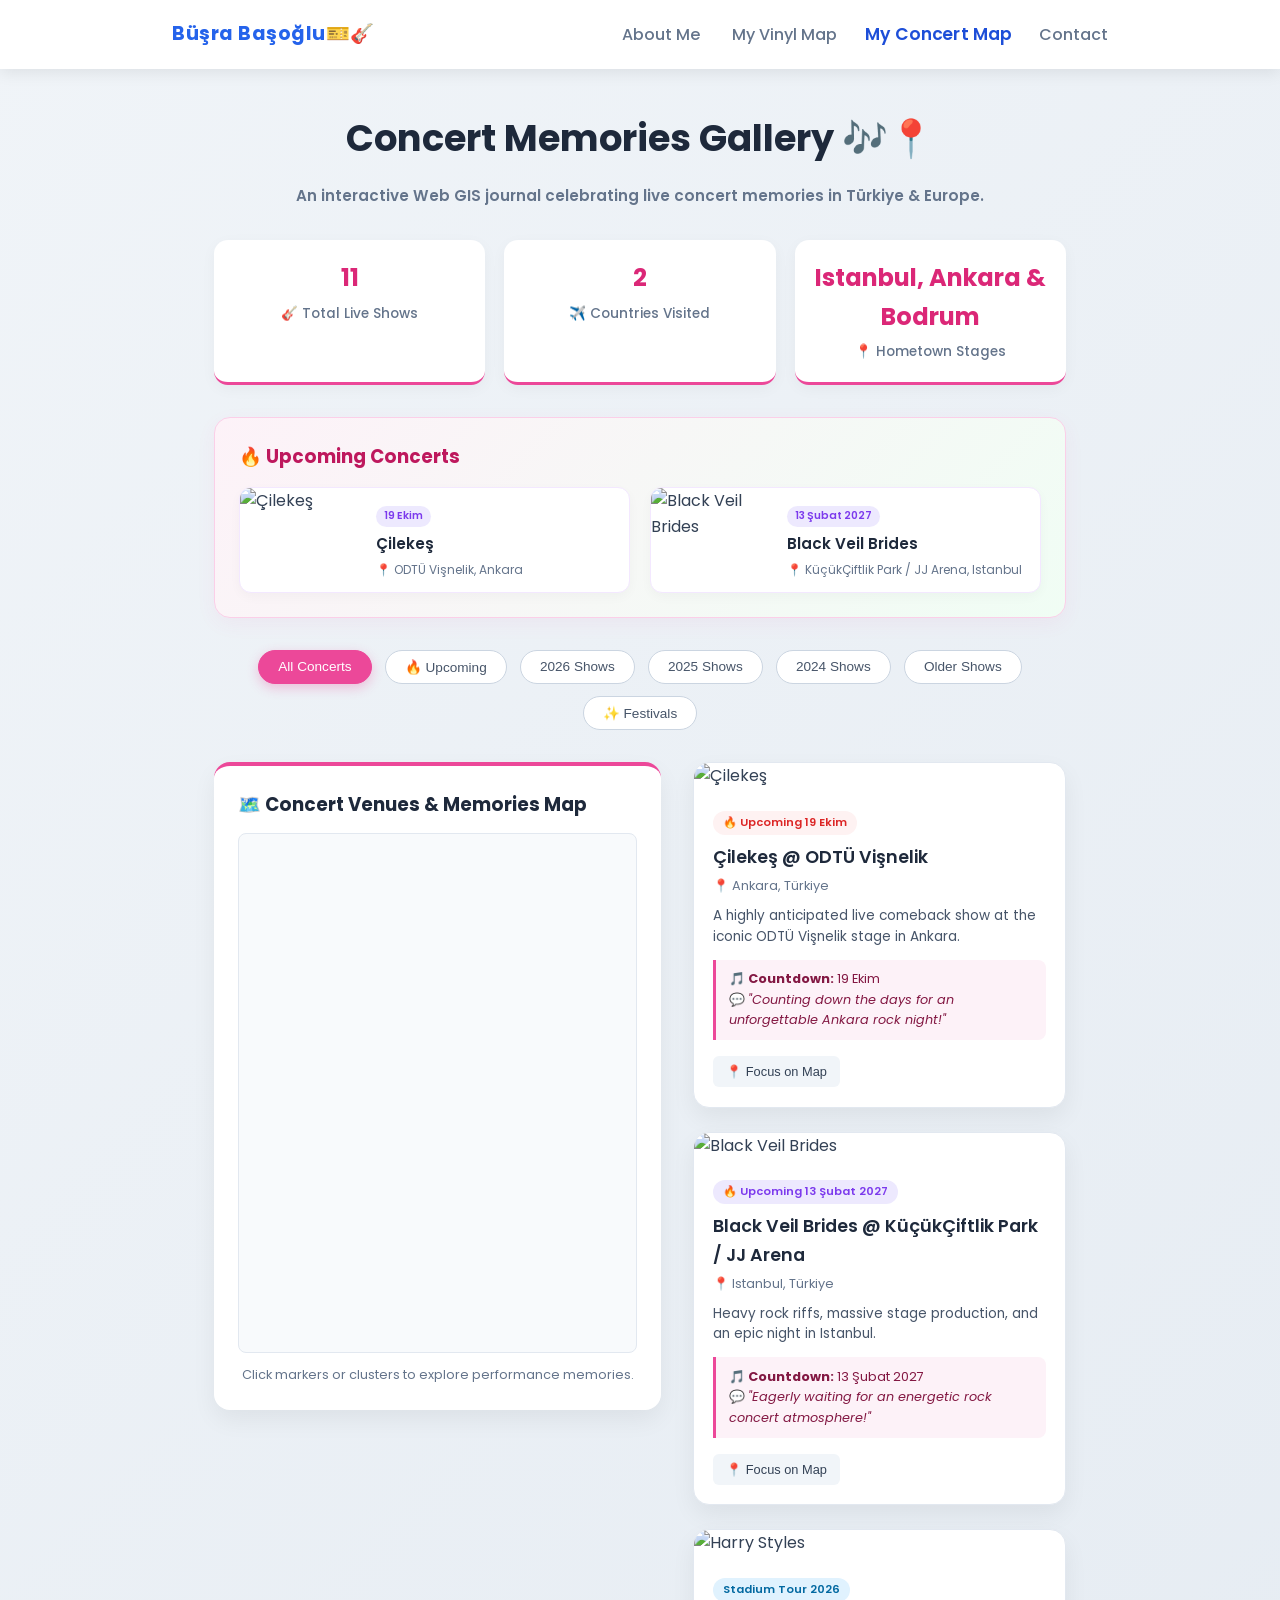
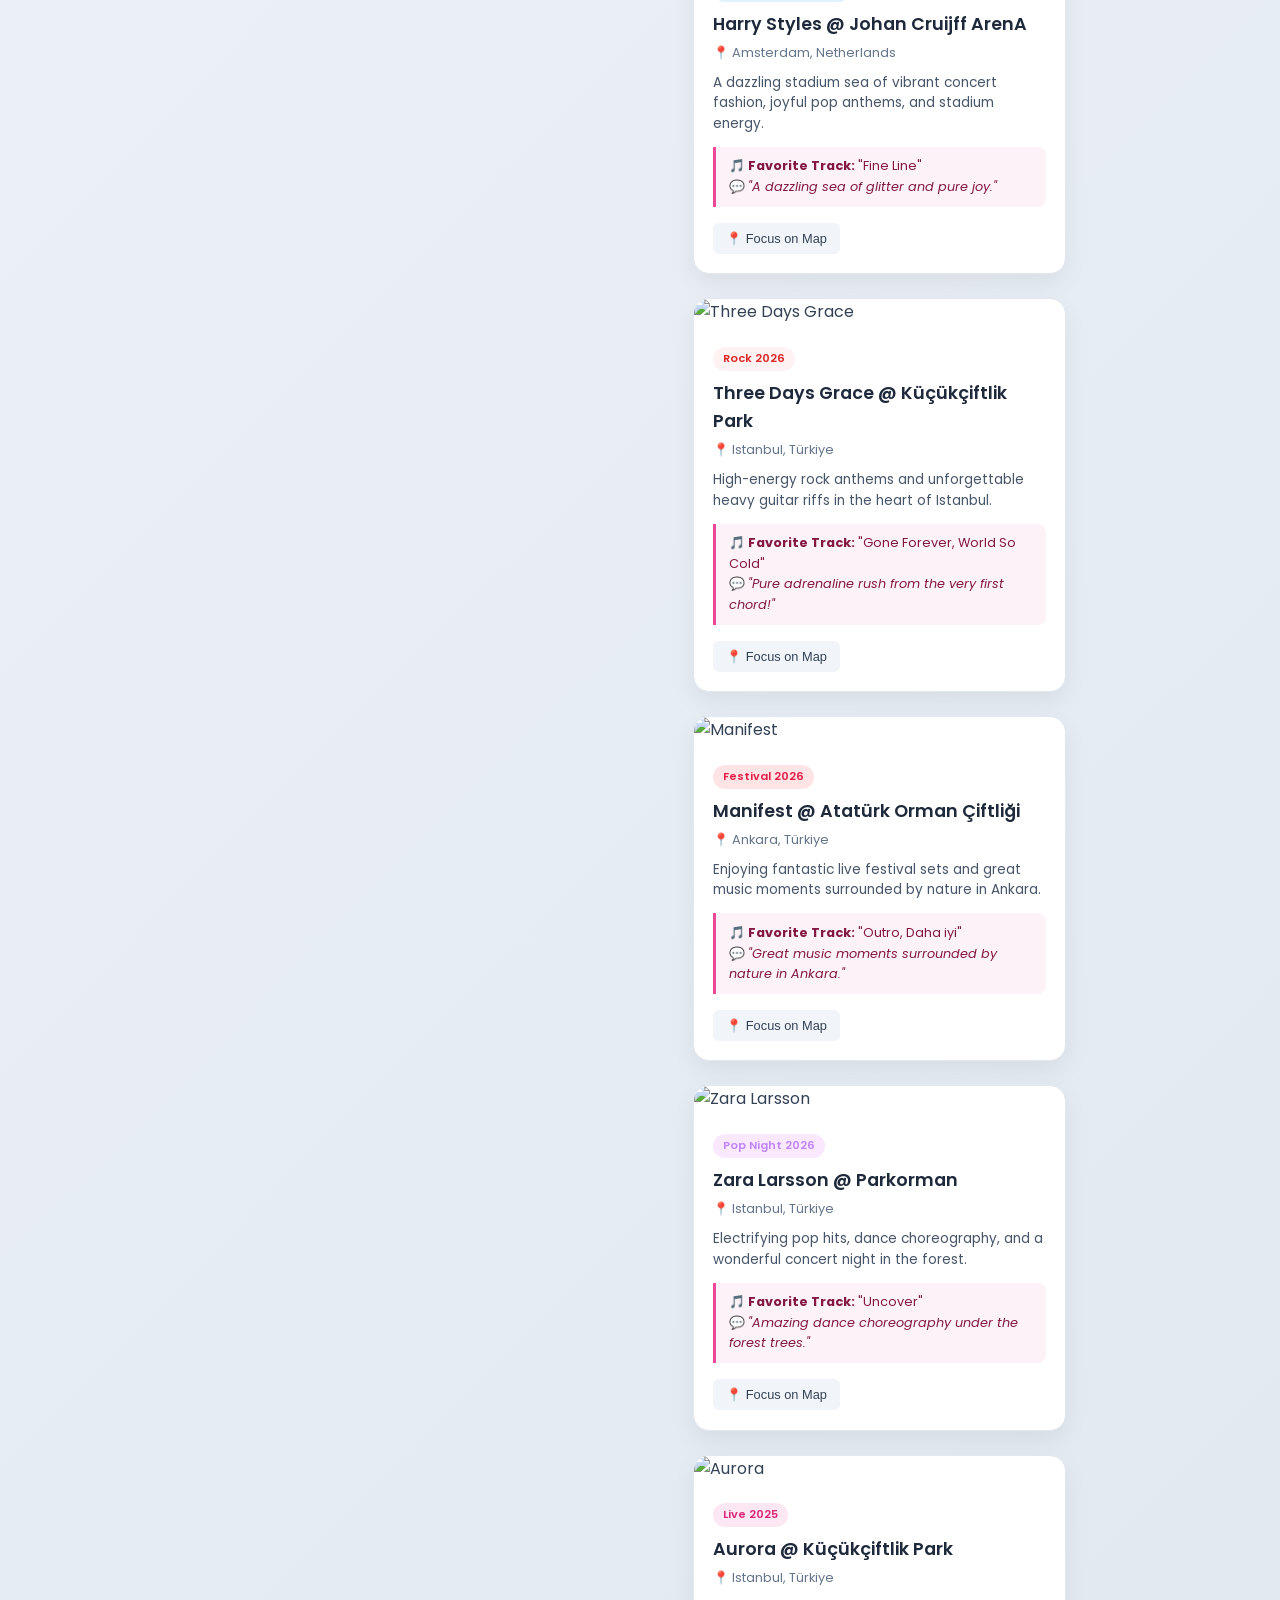
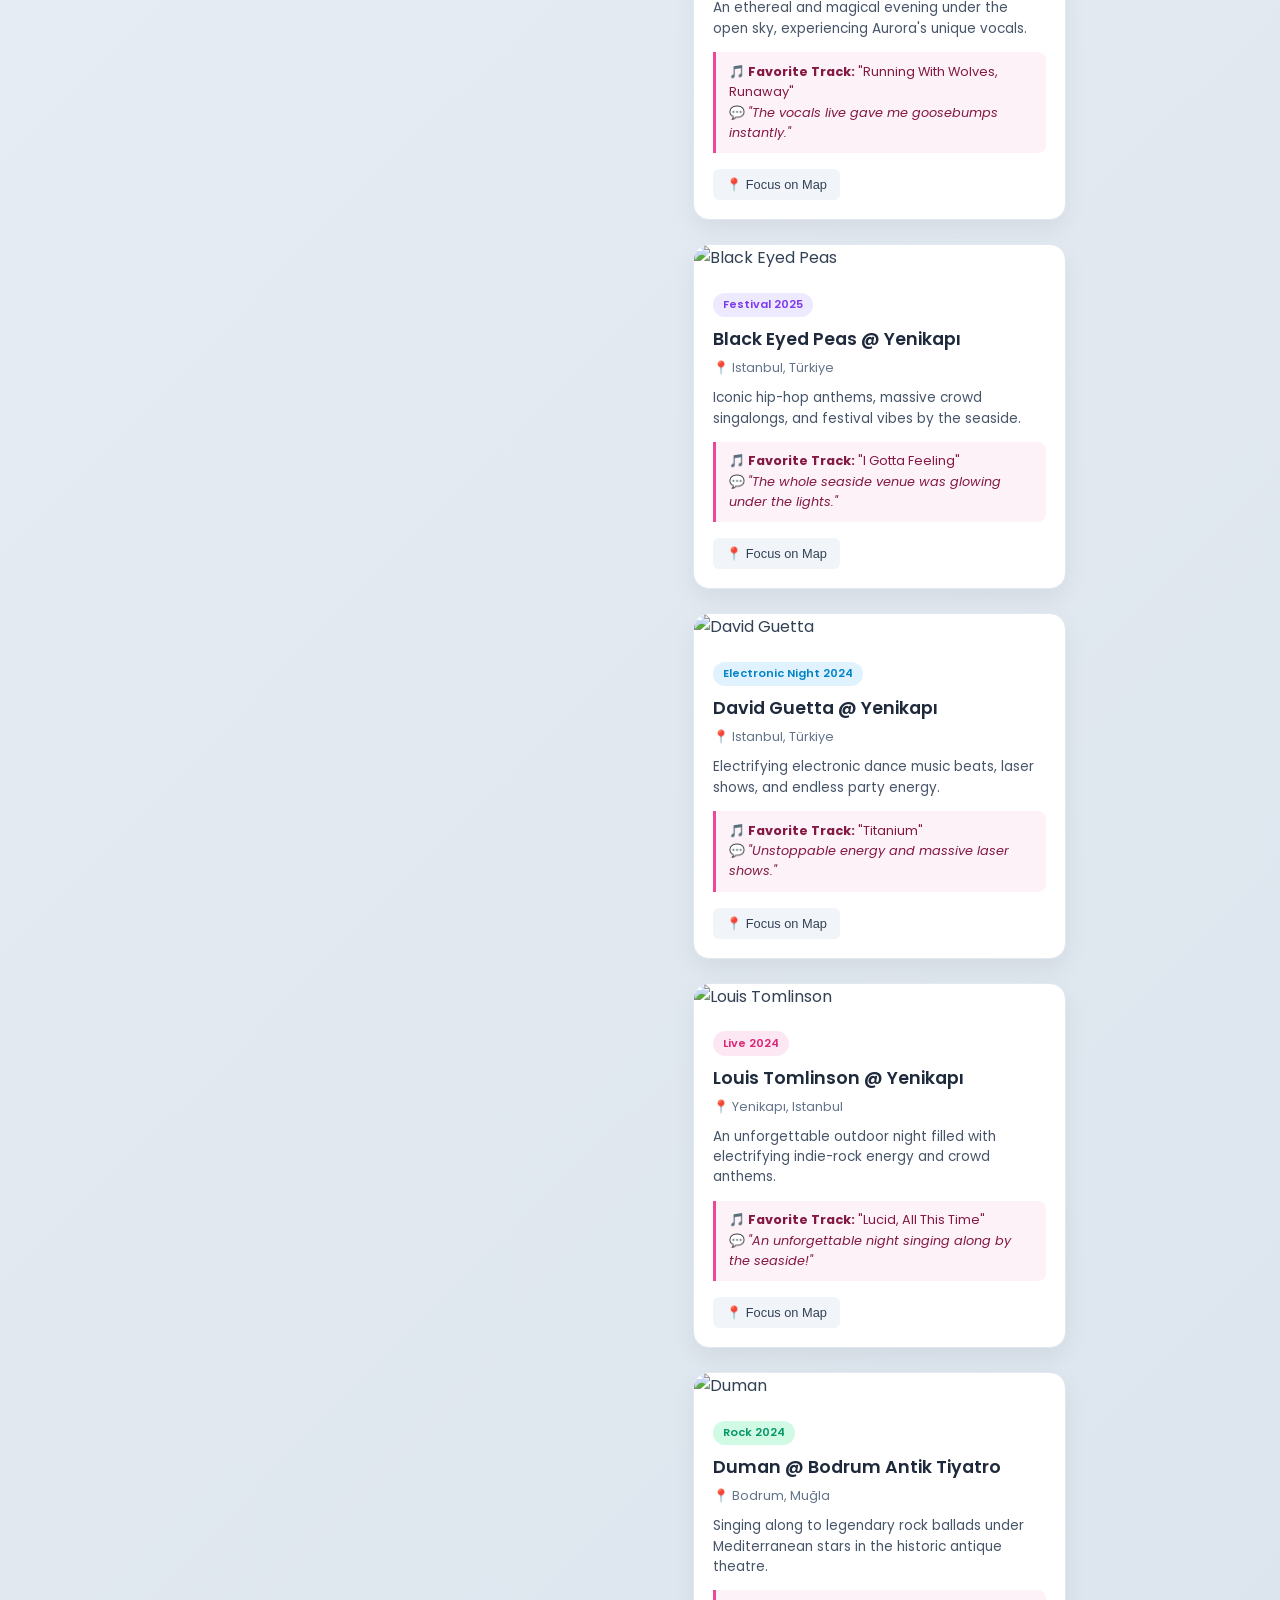
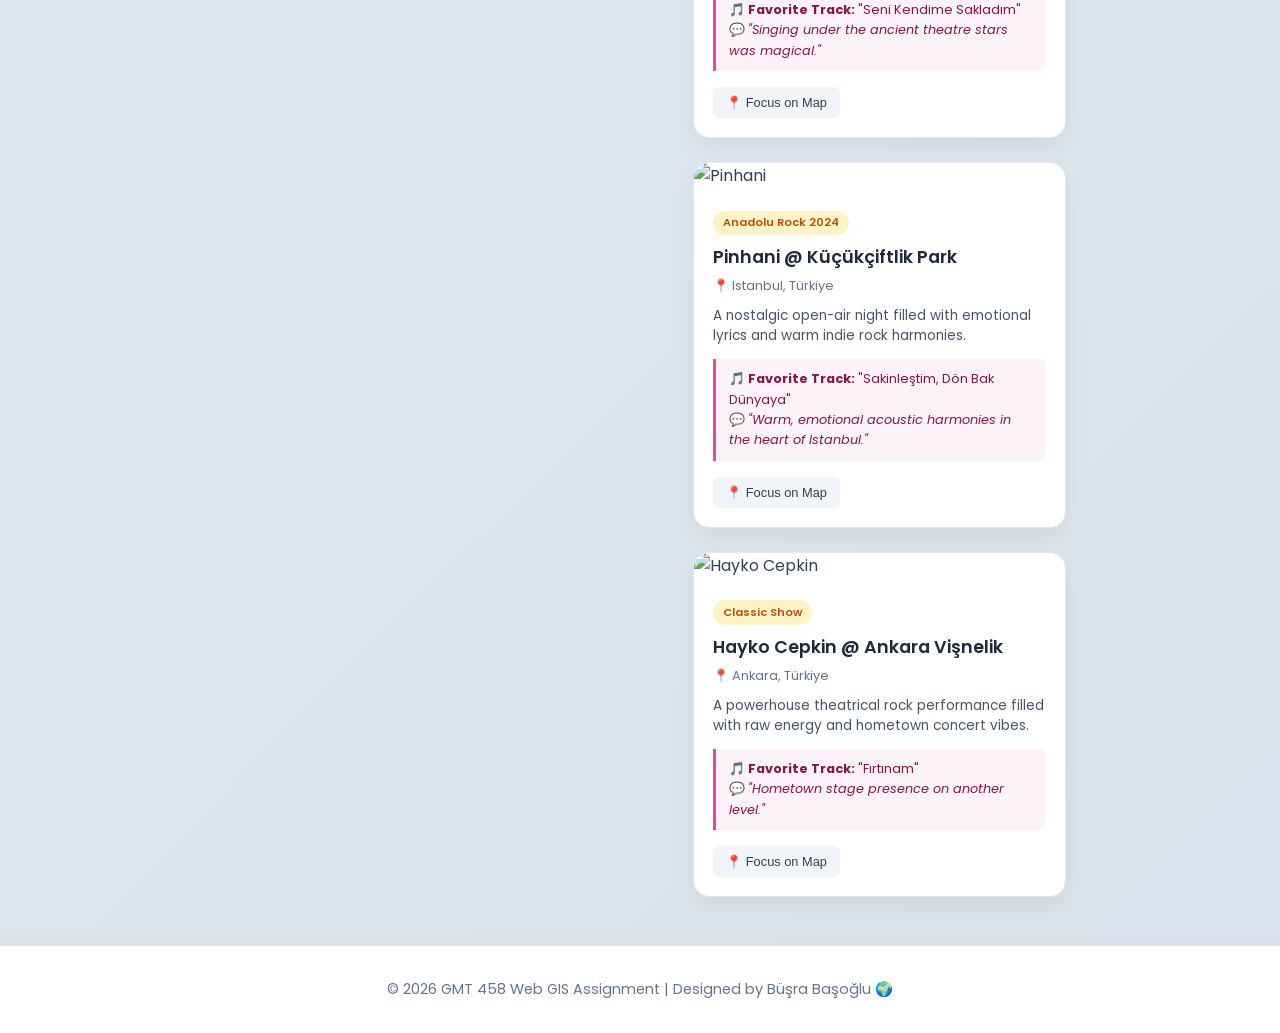
==== gallery.html @ ba93550e "Last Changes for the web page" ====
<!DOCTYPE html>
<html lang="en">
<head>
    <meta charset="UTF-8">
    <meta name="viewport" content="width=device-width, initial-scale=1.0">
    <title>Concert Memories Gallery - Büşra Başoğlu🎶</title>
    <!-- Linking our CSS style sheet -->
    <link rel="stylesheet" href="style.css">
    <link href="https://fonts.googleapis.com/css2?family=Poppins:wght@300;400;500;600;700&display=swap" rel="stylesheet">
    
    <!-- Leaflet CSS -->
    <link rel="stylesheet" href="https://unpkg.com/leaflet@1.9.4/dist/leaflet.css" />
    <!-- Leaflet Marker Cluster CSS -->
    <link rel="stylesheet" href="https://unpkg.com/leaflet.markercluster@1.4.1/dist/MarkerCluster.css" />
    <link rel="stylesheet" href="https://unpkg.com/leaflet.markercluster@1.4.1/dist/MarkerCluster.Default.css" />

    <style>
        .stats-container {
            display: grid;
            grid-template-columns: repeat(auto-fit, minmax(200px, 1fr));
            gap: 1.2rem;
            margin-bottom: 2rem;
        }
        .stat-card {
            background: white;
            padding: 1.2rem;
            border-radius: 14px;
            text-align: center;
            box-shadow: 0 4px 15px rgba(0, 0, 0, 0.04);
            border-bottom: 3px solid #ec4899;
        }
        .stat-card h3 {
            margin: 0;
            font-size: 1.5rem;
            color: #db2777;
        }
        .stat-card p {
            margin: 0.3rem 0 0 0;
            font-size: 0.85rem;
            color: #64748b;
            font-weight: 500;
        }

        /* Gelecek Konserler (Upcoming Concerts) Bölümü */
        .upcoming-section {
            background: linear-gradient(135deg, #fdf2f8 0%, #f0fdf4 100%);
            border: 1px solid #fbcfe8;
            padding: 1.5rem;
            border-radius: 16px;
            margin-bottom: 2rem;
            box-shadow: 0 6px 20px rgba(236, 72, 153, 0.06);
        }
        .upcoming-section h2 {
            margin-top: 0;
            font-size: 1.15rem;
            color: #be185d;
            margin-bottom: 1rem;
            display: flex;
            align-items: center;
            gap: 0.5rem;
        }
        .upcoming-grid {
            display: grid;
            grid-template-columns: 1fr 1fr;
            gap: 1.2rem;
        }
        @media (max-width: 768px) {
            .upcoming-grid {
                grid-template-columns: 1fr;
            }
        }
        .upcoming-card {
            background: white;
            border-radius: 12px;
            overflow: hidden;
            display: flex;
            gap: 1rem;
            border: 1px solid #f3e8ff;
            box-shadow: 0 4px 12px rgba(0,0,0,0.03);
            transition: transform 0.3s ease;
            cursor: pointer;
        }
        .upcoming-card:hover {
            transform: translateY(-4px);
            box-shadow: 0 8px 20px rgba(236, 72, 153, 0.12);
        }
        .upcoming-img {
            width: 120px;
            height: 100%;
            object-fit: cover;
        }
        .upcoming-content {
            padding: 0.8rem 0.8rem 0.8rem 0;
        }
        .upcoming-badge {
            display: inline-block;
            font-size: 0.65rem;
            font-weight: 600;
            background: #ede9fe;
            color: #7c3aed;
            padding: 0.15rem 0.5rem;
            border-radius: 20px;
            margin-bottom: 0.3rem;
        }
        .upcoming-title {
            font-size: 0.95rem;
            color: #1e293b;
            margin: 0 0 0.2rem 0;
            font-weight: 600;
        }
        .upcoming-loc {
            font-size: 0.75rem;
            color: #64748b;
            margin-top: 0.1rem;
        }

        /* Filtre Butonları */
        .filter-buttons {
            display: flex;
            justify-content: center;
            gap: 0.8rem;
            flex-wrap: wrap;
            margin-bottom: 2rem;
        }
        .filter-btn {
            background: white;
            border: 1px solid #cbd5e1;
            padding: 0.5rem 1.2rem;
            border-radius: 20px;
            font-size: 0.85rem;
            font-weight: 500;
            color: #475569;
            cursor: pointer;
            transition: all 0.2s ease;
        }
        .filter-btn:hover, .filter-btn.active {
            background: #ec4899;
            color: white;
            border-color: #ec4899;
            box-shadow: 0 4px 12px rgba(236, 72, 153, 0.3);
        }

        .gallery-layout {
            display: grid;
            grid-template-columns: 1.2fr 1fr;
            gap: 2rem;
            margin-top: 1.5rem;
            margin-bottom: 3rem;
        }
        @media (max-width: 950px) {
            .gallery-layout {
                grid-template-columns: 1fr;
            }
        }
        .map-section {
            background: white;
            padding: 1.5rem;
            border-radius: 16px;
            box-shadow: 0 10px 25px rgba(0, 0, 0, 0.06);
            border-top: 4px solid #ec4899;
            position: sticky;
            top: 2rem;
            height: fit-content;
        }
        #gallery-map {
            width: 100%;
            height: 520px;
            border-radius: 8px;
            border: 1px solid #e2e8f0;
            background-color: #f8fafc;
        }
        .memories-container {
            display: flex;
            flex-direction: column;
            gap: 1.5rem;
        }
        .memory-card {
            background: white;
            border-radius: 16px;
            overflow: hidden;
            box-shadow: 0 10px 25px rgba(0, 0, 0, 0.06);
            border: 1px solid #e2e8f0;
            transition: all 0.4s cubic-bezier(0.165, 0.84, 0.44, 1);
        }
        .memory-card:hover {
            transform: translateY(-6px) scale(1.01);
            box-shadow: 0 20px 35px rgba(236, 72, 153, 0.15);
            border-color: #ec4899;
        }
        .memory-img {
            width: 100%;
            height: 220px;
            object-fit: cover;
            transition: transform 0.5s ease;
        }
        .memory-card:hover .memory-img {
            transform: scale(1.03);
        }
        .memory-content {
            padding: 1.2rem;
        }
        .memory-badge {
            display: inline-block;
            font-size: 0.7rem;
            font-weight: 600;
            background: #fce7f3;
            color: #db2777;
            padding: 0.2rem 0.6rem;
            border-radius: 20px;
            margin-bottom: 0.5rem;
        }
        .memory-title {
            font-size: 1.1rem;
            color: #1e293b;
            margin: 0 0 0.3rem 0;
            font-weight: 600;
        }
        .memory-location {
            font-size: 0.8rem;
            color: #64748b;
            margin-bottom: 0.6rem;
        }
        .memory-desc {
            font-size: 0.85rem;
            color: #475569;
            line-height: 1.5;
            margin-bottom: 0.8rem;
        }
        /* Setlist & Unutulmaz An Kutusu */
        .setlist-box {
            background: #fdf2f8;
            border-left: 3px solid #ec4899;
            padding: 0.6rem 0.8rem;
            border-radius: 0 8px 8px 0;
            font-size: 0.8rem;
            color: #831843;
            margin-bottom: 1rem;
        }
        .map-focus-btn {
            background: #f1f5f9;
            color: #334155;
            border: none;
            padding: 0.5rem 0.8rem;
            border-radius: 6px;
            font-size: 0.8rem;
            font-weight: 500;
            cursor: pointer;
            transition: all 0.2s ease;
        }
        .map-focus-btn:hover {
            background: #ec4899;
            color: white;
            box-shadow: 0 4px 12px rgba(236, 72, 153, 0.3);
        }
        .leaflet-popup-content img {
            width: 100%;
            height: 110px;
            object-fit: cover;
            border-radius: 6px;
            margin-top: 6px;
        }
    </style>
</head>
<body>

    <!-- Uniform Navigation Menu -->
    <nav>
        <div class="nav-container">
            <span class="nav-logo">Büşra Başoğlu🎫🎸</span>
            <div class="nav-links">
                <a href="index.html">About Me</a>
                <a href="maps.html">My Vinyl Map</a>
                <a href="gallery.html" class="active">My Concert Map</a>
                <a href="social.html">Contact</a>
            </div>
        </div>
    </nav>

    <main class="container">
        <h1 class="animate-title">Concert Memories Gallery 🎶📍</h1>
        <p class="subtitle" style="text-align: center; color: #64748b; margin-top: -1rem; margin-bottom: 2rem;">An interactive Web GIS journal celebrating live concert memories in Türkiye & Europe.</p>
        
        <!-- İstatistik Paneli -->
        <div class="stats-container">
            <div class="stat-card">
                <h3>11</h3>
                <p>🎸 Total Live Shows</p>
            </div>
            <div class="stat-card">
                <h3>2</h3>
                <p>✈️ Countries Visited</p>
            </div>
            <div class="stat-card">
                <h3>Istanbul, Ankara & Bodrum</h3>
                <p>📍 Hometown Stages</p>
            </div>
        </div>

        <!-- 🔥 Upcoming Concerts Banner -->
        <section class="upcoming-section">
            <h2>🔥 Upcoming Concerts</h2>
            <div class="upcoming-grid">
                <!-- 1. Çilekeş -->
                <div class="upcoming-card" onclick="focusMap(39.8900, 32.7800, 14)">
                    <img src="https://image.passo.com.tr/api/r/tr/p/event/28082026143219-cilekes_270126.jpg" alt="Çilekeş" class="upcoming-img">
                    <div class="upcoming-content">
                        <span class="upcoming-badge">19 Ekim</span>
                        <h3 class="upcoming-title">Çilekeş</h3>
                        <div class="upcoming-loc">📍 ODTÜ Vişnelik, Ankara</div>
                    </div>
                </div>

                <!-- 2. Black Veil Brides -->
                <div class="upcoming-card" onclick="focusMap(41.0425, 28.9928, 14)">
                    <img src="https://cdn.bubilet.com.tr/files/Etkinlik/black-veil-brides-20260908135520356-1c74849aaae2.jpg" alt="Black Veil Brides" class="upcoming-img">
                    <div class="upcoming-content">
                        <span class="upcoming-badge">13 Şubat 2027</span>
                        <h3 class="upcoming-title">Black Veil Brides</h3>
                        <div class="upcoming-loc">📍 KüçükÇiftlik Park / JJ Arena, Istanbul</div>
                    </div>
                </div>
            </div>
        </section>

        <!-- Yıl / Kategori Filtre Butonları -->
        <div class="filter-buttons">
            <button class="filter-btn active" onclick="filterConcerts('all', this)">All Concerts</button>
            <button class="filter-btn" onclick="filterConcerts('upcoming', this)">🔥 Upcoming</button>
            <button class="filter-btn" onclick="filterConcerts('2026', this)">2026 Shows</button>
            <button class="filter-btn" onclick="filterConcerts('2025', this)">2025 Shows</button>
            <button class="filter-btn" onclick="filterConcerts('2024', this)">2024 Shows</button>
            <button class="filter-btn" onclick="filterConcerts('older', this)">Older Shows</button>
            <button class="filter-btn" onclick="filterConcerts('festival', this)">✨ Festivals</button>
        </div>

        <div class="gallery-layout">
            
            <!-- SOL TARAF: Leaflet Kümelemeli Harita -->
            <div class="map-section">
                <h2 style="margin-top: 0; font-size: 1.15rem; color: #1e293b; margin-bottom: 0.8rem;">🗺️ Concert Venues & Memories Map</h2>
                <div id="gallery-map"></div>
                <p style="font-size: 0.80rem; color: #64748b; margin-top: 0.8rem; text-align: center;">Click markers or clusters to explore performance memories.</p>
            </div>

            <!-- SAĞ TARAF: Kişisel Konser Galerisi ve Anılar -->
            <div class="memories-container" id="cards-container">
                
                <!-- Upcoming 1: Çilekeş -->
                <div class="memory-card" id="card-cilekes" data-category="upcoming 2026">
                    <img src="https://image.passo.com.tr/api/r/tr/p/event/28082026143219-cilekes_270126.jpg" alt="Çilekeş" class="memory-img">
                    <div class="memory-content">
                        <span class="memory-badge" style="background: #fef2f2; color: #dc2626;">🔥 Upcoming 19 Ekim</span>
                        <h2 class="memory-title">Çilekeş @ ODTÜ Vişnelik</h2>
                        <div class="memory-location">📍 Ankara, Türkiye</div>
                        <p class="memory-desc">A highly anticipated live comeback show at the iconic ODTÜ Vişnelik stage in Ankara.</p>
                        <div class="setlist-box">🎵 <b>Countdown:</b> 19 Ekim <br>💬 <i>"Counting down the days for an unforgettable Ankara rock night!"</i></div>
                        <button class="map-focus-btn" onclick="focusMap(39.8900, 32.7800, 14)">📍 Focus on Map</button>
                    </div>
                </div>

                <!-- Upcoming 2: Black Veil Brides -->
                <div class="memory-card" id="card-bvb" data-category="upcoming 2027">
                    <img src="https://cdn.bubilet.com.tr/files/Etkinlik/black-veil-brides-20260908135520356-1c74849aaae2.jpg" alt="Black Veil Brides" class="memory-img">
                    <div class="memory-content">
                        <span class="memory-badge" style="background: #ede9fe; color: #7c3aed;">🔥 Upcoming 13 Şubat 2027</span>
                        <h2 class="memory-title">Black Veil Brides @ KüçükÇiftlik Park / JJ Arena</h2>
                        <div class="memory-location">📍 Istanbul, Türkiye</div>
                        <p class="memory-desc">Heavy rock riffs, massive stage production, and an epic night in Istanbul.</p>
                        <div class="setlist-box">🎵 <b>Countdown:</b> 13 Şubat 2027 <br>💬 <i>"Eagerly waiting for an energetic rock concert atmosphere!"</i></div>
                        <button class="map-focus-btn" onclick="focusMap(41.0425, 28.9928, 14)">📍 Focus on Map</button>
                    </div>
                </div>

                <!-- 1. Harry Styles (2026) -->
                <div class="memory-card" id="card-harry" data-category="2026">
                    <img src="https://encrypted-tbn0.gstatic.com/images?q=tbn:ANd9GcSkfyiohBNJ6pBj9v0NQUESRdMIhofT6yuEoqJirY75ZpEpBa89aXv-U4Qg&s=10" alt="Harry Styles" class="memory-img">
                    <div class="memory-content">
                        <span class="memory-badge" style="background: #e0f2fe; color: #0369a1;">Stadium Tour 2026</span>
                        <h2 class="memory-title">Harry Styles @ Johan Cruijff ArenA</h2>
                        <div class="memory-location">📍 Amsterdam, Netherlands</div>
                        <p class="memory-desc">A dazzling stadium sea of vibrant concert fashion, joyful pop anthems, and stadium energy.</p>
                        <div class="setlist-box">🎵 <b>Favorite Track:</b> "Fine Line" <br>💬 <i>"A dazzling sea of glitter and pure joy."</i></div>
                        <button class="map-focus-btn" onclick="focusMap(52.3144, 4.9419, 14)">📍 Focus on Map</button>
                    </div>
                </div>

                <!-- 2. Three Days Grace (2026) -->
                <div class="memory-card" id="card-threedays" data-category="2026">
                    <img src="https://encrypted-tbn0.gstatic.com/images?q=tbn:ANd9GcRODq_j1FsjOP3AfrHaP4d5-xFIRqI82H95qLao-HrDuix2fMWHsRNsCAMo&s=10" alt="Three Days Grace" class="memory-img">
                    <div class="memory-content">
                        <span class="memory-badge" style="background: #fef2f2; color: #dc2626;">Rock 2026</span>
                        <h2 class="memory-title">Three Days Grace @ Küçükçiftlik Park</h2>
                        <div class="memory-location">📍 Istanbul, Türkiye</div>
                        <p class="memory-desc">High-energy rock anthems and unforgettable heavy guitar riffs in the heart of Istanbul.</p>
                        <div class="setlist-box">🎵 <b>Favorite Track:</b> "Gone Forever, World So Cold" <br>💬 <i>"Pure adrenaline rush from the very first chord!"</i></div>
                        <button class="map-focus-btn" onclick="focusMap(41.0425, 28.9928, 14)">📍 Focus on Map</button>
                    </div>
                </div>

                <!-- 3. Manifest (2026 & Festival) -->
                <div class="memory-card" id="card-manifest" data-category="2026 festival">
                    <img src="https://encrypted-tbn0.gstatic.com/images?q=tbn:ANd9GcRkYGLq4Z-Iss_XfMMJ0LWzl08lXZS6EJ3wbMV_2WGxrRJtUol7Zun_APbs&s=10" alt="Manifest" class="memory-img">
                    <div class="memory-content">
                        <span class="memory-badge" style="background: #ffe4e6; color: #e11d48;">Festival 2026</span>
                        <h2 class="memory-title">Manifest @ Atatürk Orman Çiftliği</h2>
                        <div class="memory-location">📍 Ankara, Türkiye</div>
                        <p class="memory-desc">Enjoying fantastic live festival sets and great music moments surrounded by nature in Ankara.</p>
                        <div class="setlist-box">🎵 <b>Favorite Track:</b> "Outro, Daha iyi" <br>💬 <i>"Great music moments surrounded by nature in Ankara."</i></div>
                        <button class="map-focus-btn" onclick="focusMap(39.9334, 32.7950, 14)">📍 Focus on Map</button>
                    </div>
                </div>

                <!-- 4. Zara Larsson (2026) -->
                <div class="memory-card" id="card-zara" data-category="2026">
                    <img src="https://encrypted-tbn0.gstatic.com/images?q=tbn:ANd9GcQWaTy7Uw46HSDJNbDT9-qWqIkGHrKqpEBrC3R_lS8kk4xIu65v7bUYUaM&s=10" alt="Zara Larsson" class="memory-img">
                    <div class="memory-content">
                        <span class="memory-badge" style="background: #fae8ff; color: #c084fc;">Pop Night 2026</span>
                        <h2 class="memory-title">Zara Larsson @ Parkorman</h2>
                        <div class="memory-location">📍 Istanbul, Türkiye</div>
                        <p class="memory-desc">Electrifying pop hits, dance choreography, and a wonderful concert night in the forest.</p>
                        <div class="setlist-box">🎵 <b>Favorite Track:</b> "Uncover" <br>💬 <i>"Amazing dance choreography under the forest trees."</i></div>
                        <button class="map-focus-btn" onclick="focusMap(41.1114, 29.0236, 14)">📍 Focus on Map</button>
                    </div>
                </div>

                <!-- 5. Aurora (2025) -->
                <div class="memory-card" id="card-aurora" data-category="2025">
                    <img src="https://www.evrensel.net/images/1280/upload/dosya/299104.jpg" alt="Aurora" class="memory-img">
                    <div class="memory-content">
                        <span class="memory-badge" style="background: #fce7f3; color: #db2777;">Live 2025</span>
                        <h2 class="memory-title">Aurora @ Küçükçiftlik Park</h2>
                        <div class="memory-location">📍 Istanbul, Türkiye</div>
                        <p class="memory-desc">An ethereal and magical evening under the open sky, experiencing Aurora's unique vocals.</p>
                        <div class="setlist-box">🎵 <b>Favorite Track:</b> "Running With Wolves, Runaway" <br>💬 <i>"The vocals live gave me goosebumps instantly."</i></div>
                        <button class="map-focus-btn" onclick="focusMap(41.0422, 28.9925, 14)">📍 Focus on Map</button>
                    </div>
                </div>

                <!-- 6. Black Eyed Peas (2025 & Festival) -->
                <div class="memory-card" id="card-bep" data-category="2025 festival">
                    <img src="https://encrypted-tbn0.gstatic.com/images?q=tbn:ANd9GcSoAhnwjh9I2ndaR2uigNFLbzAZIVZoDZnZKn_l9v6p8sJZRCTPQq4UGgY&s=10" alt="Black Eyed Peas" class="memory-img">
                    <div class="memory-content">
                        <span class="memory-badge" style="background: #ede9fe; color: #7c3aed;">Festival 2025</span>
                        <h2 class="memory-title">Black Eyed Peas @ Yenikapı</h2>
                        <div class="memory-location">📍 Istanbul, Türkiye</div>
                        <p class="memory-desc">Iconic hip-hop anthems, massive crowd singalongs, and festival vibes by the seaside.</p>
                        <div class="setlist-box">🎵 <b>Favorite Track:</b> "I Gotta Feeling" <br>💬 <i>"The whole seaside venue was glowing under the lights."</i></div>
                        <button class="map-focus-btn" onclick="focusMap(41.0025, 28.9500, 14)">📍 Focus on Map</button>
                    </div>
                </div>

                <!-- 7. David Guetta (2024 & Festival) -->
                <div class="memory-card" id="card-guetta" data-category="2024 festival">
                    <img src="https://kultur.istanbul/gorsel/2024/07/27052024142518-7_eylul_passo_gorseli.jpg" alt="David Guetta" class="memory-img">
                    <div class="memory-content">
                        <span class="memory-badge" style="background: #e0f2fe; color: #0284c7;">Electronic Night 2024</span>
                        <h2 class="memory-title">David Guetta @ Yenikapı</h2>
                        <div class="memory-location">📍 Istanbul, Türkiye</div>
                        <p class="memory-desc">Electrifying electronic dance music beats, laser shows, and endless party energy.</p>
                        <div class="setlist-box">🎵 <b>Favorite Track:</b> "Titanium" <br>💬 <i>"Unstoppable energy and massive laser shows."</i></div>
                        <button class="map-focus-btn" onclick="focusMap(41.0030, 28.9510, 14)">📍 Focus on Map</button>
                    </div>
                </div>

                <!-- 8. Louis Tomlinson (2024 & Yenikapı) -->
                <div class="memory-card" id="card-louis" data-category="2024">
                    <img src="https://plsn.com/site/wp-content/uploads/LOUIS-TOMLINSON-1-%C2%A9-Steve-Jennings.jpg" alt="Louis Tomlinson" class="memory-img">
                    <div class="memory-content">
                        <span class="memory-badge" style="background: #fce7f3; color: #db2777;">Live 2024</span>
                        <h2 class="memory-title">Louis Tomlinson @ Yenikapı</h2>
                        <div class="memory-location">📍 Yenikapı, Istanbul</div>
                        <p class="memory-desc">An unforgettable outdoor night filled with electrifying indie-rock energy and crowd anthems.</p>
                        <div class="setlist-box">🎵 <b>Favorite Track:</b> "Lucid, All This Time" <br>💬 <i>"An unforgettable night singing along by the seaside!"</i></div>
                        <button class="map-focus-btn" onclick="focusMap(41.0025, 28.9500, 14)">📍 Focus on Map</button>
                    </div>
                </div>

                <!-- 9. Duman (2024) -->
                <div class="memory-card" id="card-duman" data-category="2024">
                    <img src="https://dokuzeylulcom.teimg.com/dokuzeylul-com/uploads/2023/07/foto-galeriler/duman/duman5.jpg" alt="Duman" class="memory-img">
                    <div class="memory-content">
                        <span class="memory-badge" style="background: #d1fae5; color: #059669;">Rock 2024</span>
                        <h2 class="memory-title">Duman @ Bodrum Antik Tiyatro</h2>
                        <div class="memory-location">📍 Bodrum, Muğla</div>
                        <p class="memory-desc">Singing along to legendary rock ballads under Mediterranean stars in the historic antique theatre.</p>
                        <div class="setlist-box">🎵 <b>Favorite Track:</b> "Seni Kendime Sakladım" <br>💬 <i>"Singing under the ancient theatre stars was magical."</i></div>
                        <button class="map-focus-btn" onclick="focusMap(37.0344, 27.4305, 14)">📍 Focus on Map</button>
                    </div>
                </div>

                <!-- 10. Pinhani (2024) -->
                <div class="memory-card" id="card-pinhani" data-category="2024">
                    <img src="https://www.gazetehalk.com.tr/wp-content/uploads/2025/10/pinhani-konseri-10.jpeg" alt="Pinhani" class="memory-img">
                    <div class="memory-content">
                        <span class="memory-badge" style="background: #fef3c7; color: #b45309;">Anadolu Rock 2024</span>
                        <h2 class="memory-title">Pinhani @ Küçükçiftlik Park</h2>
                        <div class="memory-location">📍 Istanbul, Türkiye</div>
                        <p class="memory-desc">A nostalgic open-air night filled with emotional lyrics and warm indie rock harmonies.</p>
                        <div class="setlist-box">🎵 <b>Favorite Track:</b> "Sakinleştim, Dön Bak Dünyaya" <br>💬 <i>"Warm, emotional acoustic harmonies in the heart of Istanbul."</i></div>
                        <button class="map-focus-btn" onclick="focusMap(41.0420, 28.9922, 14)">📍 Focus on Map</button>
                    </div>
                </div>

                <!-- 11. Hayko Cepkin (Older) -->
                <div class="memory-card" id="card-hayko" data-category="older">
                    <img src="https://img.odatv.com/rcman/Cw820h547q95gm/storage/files/images/2026/09/14/hayko6-w576.jpg" alt="Hayko Cepkin" class="memory-img">
                    <div class="memory-content">
                        <span class="memory-badge" style="background: #fef3c7; color: #b45309;">Classic Show</span>
                        <h2 class="memory-title">Hayko Cepkin @ Ankara Vişnelik</h2>
                        <div class="memory-location">📍 Ankara, Türkiye</div>
                        <p class="memory-desc">A powerhouse theatrical rock performance filled with raw energy and hometown concert vibes.</p>
                        <div class="setlist-box">🎵 <b>Favorite Track:</b> "Fırtınam" <br>💬 <i>"Hometown stage presence on another level."</i></div>
                        <button class="map-focus-btn" onclick="focusMap(39.8900, 32.7800, 14)">📍 Focus on Map</button>
                    </div>
                </div>

            </div>
        </div>
    </main>

    <!-- Footer -->
    <footer>
        <p>© 2026 GMT 458 Web GIS Assignment | Designed by Büşra Başoğlu 🌍</p>
    </footer>

    <!-- Leaflet JS -->
    <script src="https://unpkg.com/leaflet@1.9.4/dist/leaflet.js"></script>
    <!-- Leaflet Marker Cluster JS -->
    <script src="https://unpkg.com/leaflet.markercluster@1.4.1/dist/leaflet.markercluster.js"></script>

    <script>
        // Harita Sınırları ve Sabitleme
        const southWest = L.latLng(-85, -180);
        const northEast = L.latLng(85, 180);
        const worldBounds = L.latLngBounds(southWest, northEast);

        const galleryMap = L.map('gallery-map', {
            zoomSnap: 0.5,
            zoomDelta: 0.5,
            minZoom: 2,
            maxZoom: 18,
            maxBounds: worldBounds,
            maxBoundsViscosity: 1.0
        }).setView([43.0, 25.0], 4.5);

        L.tileLayer('https://server.arcgisonline.com/ArcGIS/rest/services/World_Street_Map/MapServer/tile/{z}/{y}/{x}', {
            maxZoom: 19,
            noWrap: true,
            bounds: worldBounds,
            attribution: 'Tiles &copy; Esri'
        }).addTo(galleryMap);

        const markersCluster = L.markerClusterGroup({
            spiderfyOnMaxZoom: true,
            showCoverageOnHover: false,
            zoomToBoundsOnClick: true
        });

        // Gelecek Konserler de Harita Listesine Eklendi
        const concertMemories = [
            { name: "🔥 Çilekeş @ ODTÜ Vişnelik (19 Ekim)", coords: [39.8900, 32.7800], img: "https://image.passo.com.tr/api/r/tr/p/event/28082026143219-cilekes_270126.jpg", desc: "Ankara, Türkiye", cardId: "card-cilekes", category: "upcoming 2026" },
            { name: "🔥 Black Veil Brides @ KüçükÇiftlik Park (13 Feb 2027)", coords: [41.0425, 28.9928], img: "https://cdn.bubilet.com.tr/files/Etkinlik/black-veil-brides-20260908135520356-1c74849aaae2.jpg", desc: "Istanbul, Türkiye", cardId: "card-bvb", category: "upcoming 2027" },
            { name: "Harry Styles @ Johan Cruijff ArenA", coords: [52.3144, 4.9419], img: "https://encrypted-tbn0.gstatic.com/images?q=tbn:ANd9GcSkfyiohBNJ6pBj9v0NQUESRdMIhofT6yuEoqJirY75ZpEpBa89aXv-U4Qg&s=10", desc: "Amsterdam, Netherlands", cardId: "card-harry", category: "2026" },
            { name: "Three Days Grace @ Küçükçiftlik Park", coords: [41.0425, 28.9928], img: "https://encrypted-tbn0.gstatic.com/images?q=tbn:ANd9GcRODq_j1FsjOP3AfrHaP4d5-xFIRqI82H95qLao-HrDuix2fMWHsRNsCAMo&s=10", desc: "Istanbul, Türkiye", cardId: "card-threedays", category: "2026" },
            { name: "Manifest @ AOÇ", coords: [39.9334, 32.7950], img: "https://encrypted-tbn0.gstatic.com/images?q=tbn:ANd9GcRkYGLq4Z-Iss_XfMMJ0LWzl08lXZS6EJ3wbMV_2WGxrRJtUol7Zun_APbs&s=10", desc: "Ankara, Türkiye", cardId: "card-manifest", category: "2026 festival" },
            { name: "Zara Larsson @ Parkorman", coords: [41.1114, 29.0236], img: "https://encrypted-tbn0.gstatic.com/images?q=tbn:ANd9GcQWaTy7Uw46HSDJNbDT9-qWqIkGHrKqpEBrC3R_lS8kk4xIu65v7bUYUaM&s=10", desc: "Istanbul, Türkiye", cardId: "card-zara", category: "2026" },
            { name: "Aurora @ Küçükçiftlik Park", coords: [41.0422, 28.9925], img: "https://www.evrensel.net/images/1280/upload/dosya/299104.jpg", desc: "Istanbul, Türkiye", cardId: "card-aurora", category: "2025" },
            { name: "Black Eyed Peas @ Yenikapı", coords: [41.0025, 28.9500], img: "https://encrypted-tbn0.gstatic.com/images?q=tbn:ANd9GcSoAhnwjh9I2ndaR2uigNFLbzAZIVZoDZnZKn_l9v6p8sJZRCTPQq4UGgY&s=10", desc: "Istanbul, Türkiye", cardId: "card-bep", category: "2025 festival" },
            { name: "David Guetta @ Yenikapı", coords: [41.0030, 28.9510], img: "https://kultur.istanbul/gorsel/2024/07/27052024142518-7_eylul_passo_gorseli.jpg", desc: "Istanbul, Türkiye", cardId: "card-guetta", category: "2024 festival" },
            { name: "Louis Tomlinson @ Yenikapı", coords: [41.0025, 28.9500], img: "https://plsn.com/site/wp-content/uploads/LOUIS-TOMLINSON-1-%C2%A9-Steve-Jennings.jpg", desc: "Yenikapı, Istanbul", cardId: "card-louis", category: "2024" },
            { name: "Duman @ Bodrum Antik Tiyatro", coords: [37.0344, 27.4305], img: "https://dokuzeylulcom.teimg.com/dokuzeylul-com/uploads/2023/07/foto-galeriler/duman/duman5.jpg", desc: "Bodrum, Muğla", cardId: "card-duman", category: "2024" },
            { name: "Pinhani @ Küçükçiftlik Park", coords: [41.0420, 28.9922], img: "https://www.gazetehalk.com.tr/wp-content/uploads/2025/10/pinhani-konseri-10.jpeg", desc: "Istanbul, Türkiye", cardId: "card-pinhani", category: "2024" },
            { name: "Hayko Cepkin @ Vişnelik", coords: [39.8900, 32.7800], img: "https://img.odatv.com/rcman/Cw820h547q95gm/storage/files/images/2026/09/14/hayko6-w576.jpg", desc: "Ankara, Türkiye", cardId: "card-hayko", category: "older" }
        ];

        let markersList = [];

        concertMemories.forEach(item => {
            const marker = L.marker(item.coords);
            const popupContent = `
                <div style="text-align: center; max-width: 150px;">
                    <b style="font-size: 0.85rem; color: #1e293b;">${item.name}</b>
                    <p style="font-size: 0.75rem; color: #64748b; margin: 3px 0;">${item.desc}</p>
                    <img src="${item.img}" alt="${item.name}">
                </div>
            `;
            marker.bindPopup(popupContent);

            marker.on('click', () => {
                const card = document.getElementById(item.cardId);
                if (card) {
                    card.scrollIntoView({ behavior: 'smooth', block: 'center' });
                    card.style.borderColor = '#ec4899';
                    setTimeout(() => { card.style.borderColor = '#e2e8f0'; }, 2000);
                }
            });

            markersCluster.addLayer(marker);
            markersList.push({ marker: marker, category: item.category, cardId: item.cardId });
        });

        galleryMap.addLayer(markersCluster);

        setTimeout(() => { galleryMap.invalidateSize(); }, 500);

        function focusMap(lat, lon, zoomLevel) {
            galleryMap.setView([lat, lon], zoomLevel, { animate: true, duration: 1.0 });
        }

        // Filtreleme Fonksiyonu
        function filterConcerts(category, btn) {
            document.querySelectorAll('.filter-btn').forEach(b => b.classList.remove('active'));
            btn.classList.add('active');

            markersCluster.clearLayers();
            let groupBounds = [];

            markersList.forEach(item => {
                const card = document.getElementById(item.cardId);
                const itemCat = item.category || '';
                
                if (category === 'all' || itemCat.includes(category)) {
                    if (card) card.style.display = 'block';
                    markersCluster.addLayer(item.marker);
                    groupBounds.push(item.marker.getLatLng());
                } else {
                    if (card) card.style.display = 'none';
                }
            });

            galleryMap.addLayer(markersCluster);

            if (groupBounds.length > 0) {
                galleryMap.fitBounds(L.latLngBounds(groupBounds).pad(0.2), { animate: true, duration: 1.0 });
            }
        }
    </script>
</body>
</html>
---- style.css ----
/* --- Global Styles & Variables --- */
* {
    box-sizing: border-box;
    margin: 0;
    padding: 0;
}

body {
    font-family: 'Poppins', sans-serif;
    background: linear-gradient(135deg, #f0f4f8 0%, #d9e2ec 100%);
    color: #334155;
    line-height: 1.6;
    min-height: 100vh;
}

/* --- Uniform Navigation Bar --- */
nav {
    background: #ffffff;
    box-shadow: 0 4px 15px rgba(0, 0, 0, 0.08);
    position: sticky;
    top: 0;
    z-index: 1000;
}

.nav-container {
    max-width: 1000px;
    margin: 0 auto;
    display: flex;
    justify-content: space-between;
    align-items: center;
    padding: 1.2rem 2rem;
}

.nav-logo {
    font-weight: 700;
    font-size: 1.2rem;
    color: #2563eb;
    letter-spacing: 0.5px;
}

.nav-links a {
    text-decoration: none;
    color: #64748b;
    margin-left: 1.8rem;
    font-weight: 500;
    transition: all 0.3s ease;
}

/* Fareyle üzerine gelince harf büyütme ve renk koyulaşma efekti */
.nav-links a:hover, .nav-links a.active {
    color: #1d4ed8;
    transform: scale(1.08);
    display: inline-block;
    font-weight: 600;
}

/* --- Main Container --- */
.container {
    max-width: 900px;
    margin: 2.5rem auto;
    padding: 0 1.5rem;
}

/* --- Animations --- */
@keyframes fadeInDown {
    from { opacity: 0; transform: translateY(-20px); }
    to { opacity: 1; transform: translateY(0); }
}

@keyframes fadeInUp {
    from { opacity: 0; transform: translateY(20px); }
    to { opacity: 1; transform: translateY(0); }
}

.animate-title {
    text-align: center;
    font-size: 2.3rem;
    color: #1e293b;
    margin-bottom: 2rem;
    animation: fadeInDown 0.8s ease-out;
}

/* --- Cards & Content Sections --- */
.content-section, .profile-card, .contact-card {
    background: #ffffff;
    padding: 2.2rem;
    border-radius: 16px;
    box-shadow: 0 10px 25px rgba(0, 0, 0, 0.06);
    margin-bottom: 2rem;
    animation: fadeInUp 0.8s ease-out;
    transition: transform 0.3s ease, box-shadow 0.3s ease;
}

/* Kartların üzerine gelince hafif kabarma efekti */
.content-section:hover, .profile-card:hover {
    transform: translateY(-3px);
    box-shadow: 0 15px 30px rgba(0, 0, 0, 0.09);
}

.profile-card {
    display: flex;
    align-items: center;
    gap: 2rem;
    border-left: 6px solid #2563eb;
}

.profile-img {
    width: 140px;
    height: 140px;
    border-radius: 50%;
    object-fit: cover;
    border: 4px solid #e2e8f0;
    box-shadow: 0 4px 12px rgba(0, 0, 0, 0.1);
    flex-shrink: 0;
    transition: transform 0.4s ease;
}

/* Profil fotoğrafına hover olunca büyüme efekti */
.profile-img:hover {
    transform: scale(1.05);
}

.profile-info h2, .content-section h2 {
    color: #1e293b;
    margin-bottom: 0.5rem;
}

.subtitle {
    font-weight: 600;
    color: #2563eb;
    margin-bottom: 0.8rem;
    font-size: 0.95rem;
}

/* --- Skills & Lists --- */
.skill-item {
    background: #f8fafc;
    padding: 1rem 1.2rem;
    border-radius: 8px;
    border-left: 4px solid #3b82f6;
    margin-bottom: 0.8rem;
    transition: all 0.3s ease;
}

.skill-item:hover {
    background: #f1f5f9;
    padding-left: 1.5rem;
}

/* --- Tables with Hover Effects --- */
.table-container {
    overflow-x: auto;
}

table {
    width: 100%;
    border-collapse: collapse;
    margin-top: 1rem;
}

th, td {
    padding: 14px 15px;
    text-align: left;
    border-bottom: 1px solid #e2e8f0;
}

th {
    background-color: #f1f5f9;
    color: #1e293b;
    font-weight: 600;
}

tr {
    transition: background-color 0.2s ease;
}

tr:hover {
    background-color: #f8fafc;
}

/* Tablodaki logolara hover efekti ekledik */
tr td img {
    transition: transform 0.3s ease;
}
tr:hover td img {
    transform: scale(1.2);
}

/* --- Hobbies Cards Grid (Animasyonlu ve Figür Büyümeli) --- */
.hobbies-grid {
    display: grid;
    grid-template-columns: repeat(auto-fit, minmax(200px, 1fr));
    gap: 1.2rem;
    margin-top: 1.2rem;
}

.hobby-card {
    background: #f8fafc;
    padding: 1.5rem;
    border-radius: 12px;
    text-align: center;
    transition: all 0.3s ease;
    border-top: 4px solid #f43f5e;
}

/* Figürlerin ve kartın hover anındaki hareketli büyüme efekti */
.hobby-card:hover {
    transform: translateY(-8px) scale(1.02);
    box-shadow: 0 12px 25px rgba(244, 63, 94, 0.15);
    background: #ffffff;
}

.hobby-card span {
    font-size: 2.3rem;
    display: block;
    margin-bottom: 0.5rem;
    transition: transform 0.3s ease;
}

.hobby-card:hover span {
    transform: scale(1.25) rotate(5deg); /* Üzerine gelince figür büyür ve hafif döner */
}

.hobby-card h3 {
    font-size: 1.05rem;
    color: #1e293b;
    margin-bottom: 0.4rem;
}

.hobby-card p {
    font-size: 0.85rem;
    color: #64748b;
}

/* --- Contact Page Specific Styles --- */
.contact-links {
    list-style: none;
    margin-top: 1.2rem;
}

.contact-links li {
    margin-bottom: 1rem;
    font-size: 1.05rem;
}

.contact-links a {
    color: #2563eb;
    text-decoration: none;
    font-weight: 500;
    transition: all 0.3s ease;
}

.contact-links a:hover {
    color: #1d4ed8;
    text-decoration: underline;
    font-weight: 600;
}

/* --- Footer --- */
footer {
    text-align: center;
    padding: 2rem;
    color: #64748b;
    font-size: 0.9rem;
    background: #ffffff;
    border-top: 1px solid #e2e8f0;
    margin-top: 3rem;
    box-shadow: 0 -4px 15px rgba(0, 0, 0, 0.03);
}

/* --- Responsive Design --- */
@media (max-width: 650px) {
    .profile-card {
        flex-direction: column;
        text-align: center;
    }
    .profile-img {
        margin: 0 auto;
    }
    .nav-container {
        flex-direction: column;
        gap: 0.8rem;
    }
    .nav-links a {
        margin: 0 0.8rem;
    }
}
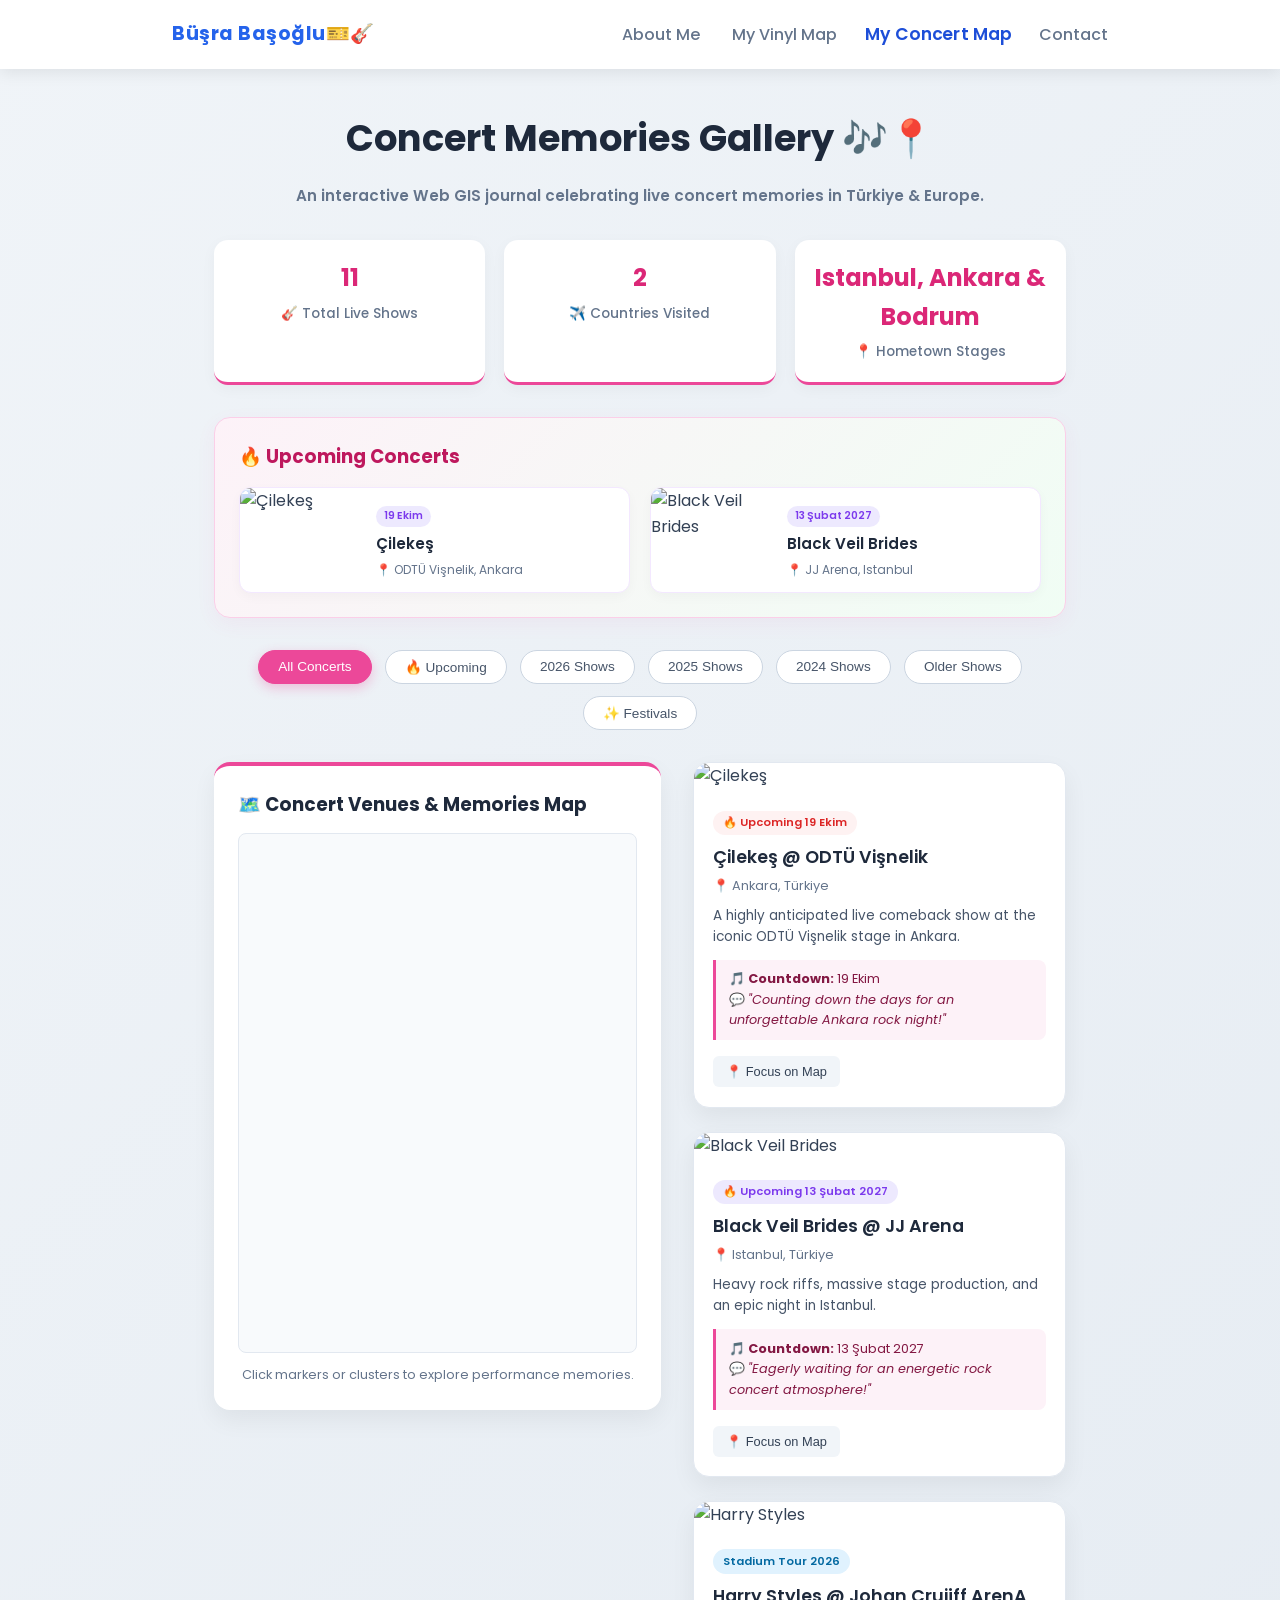
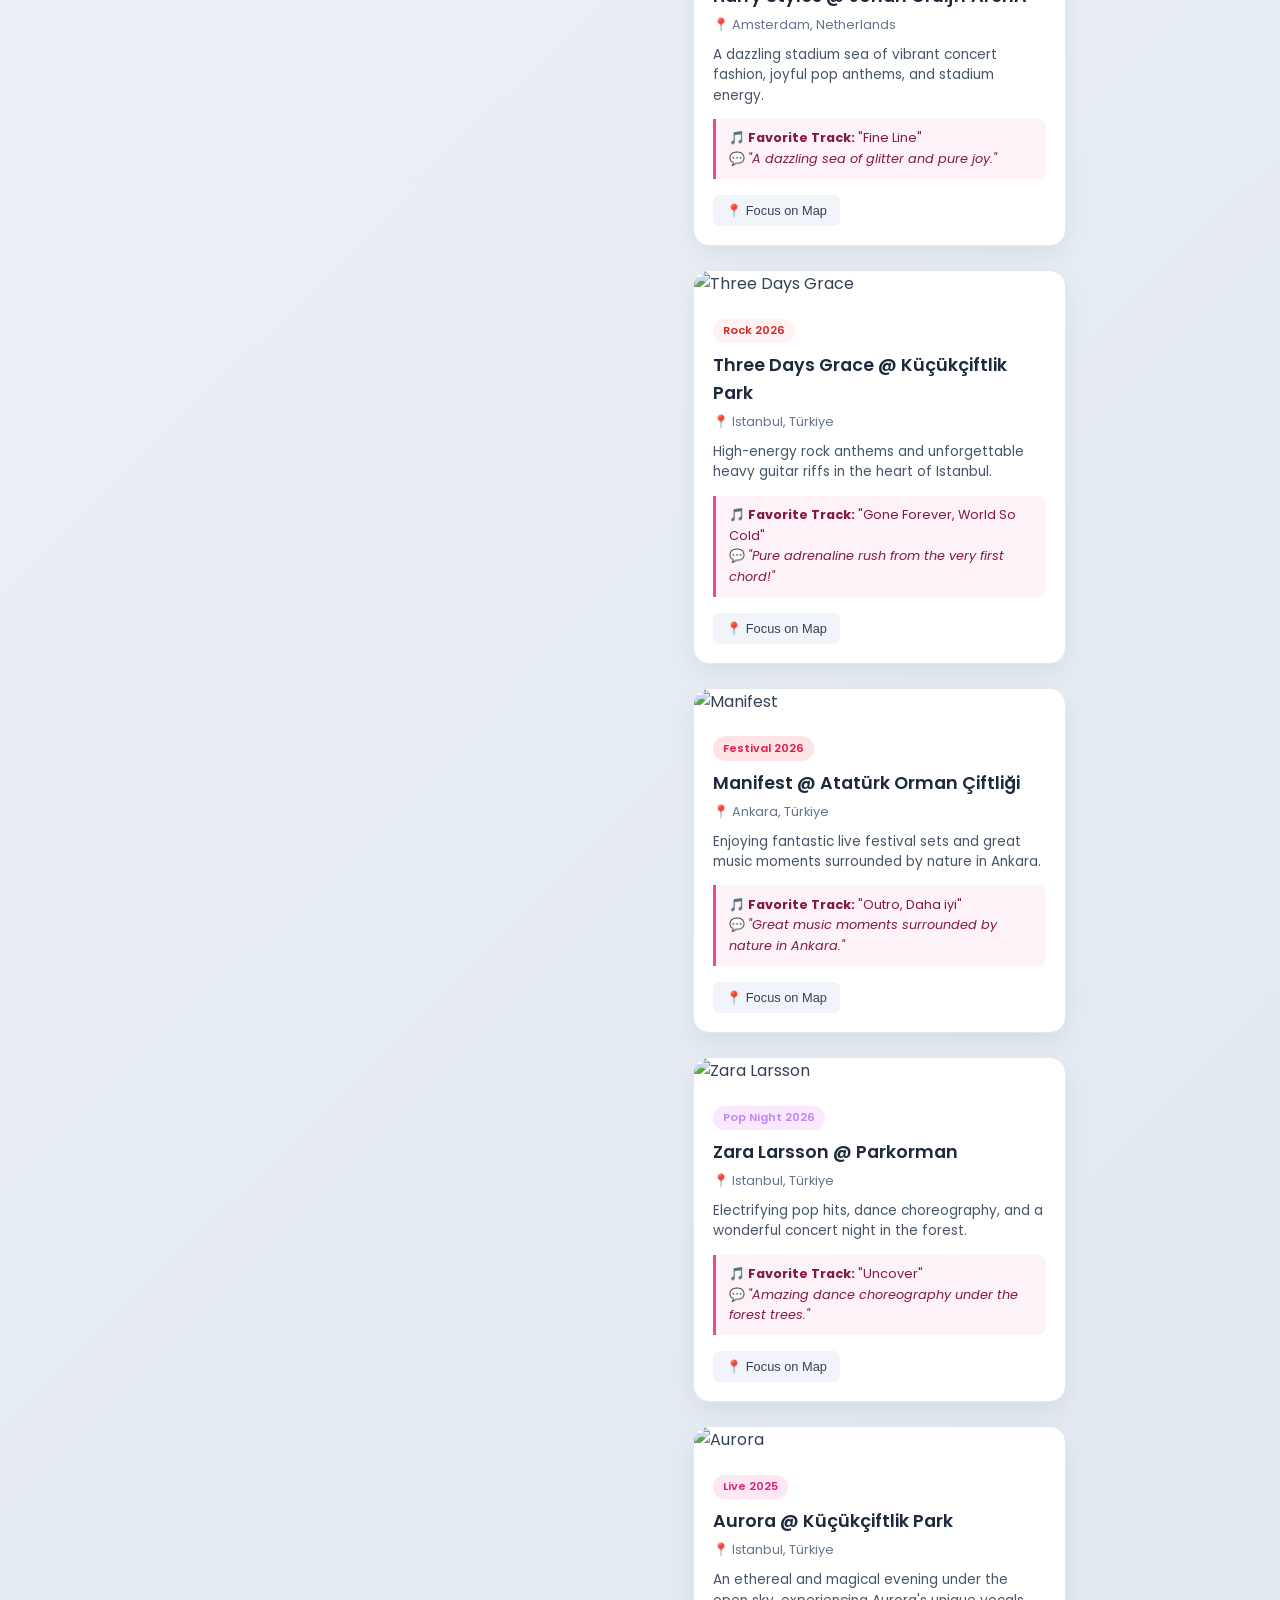
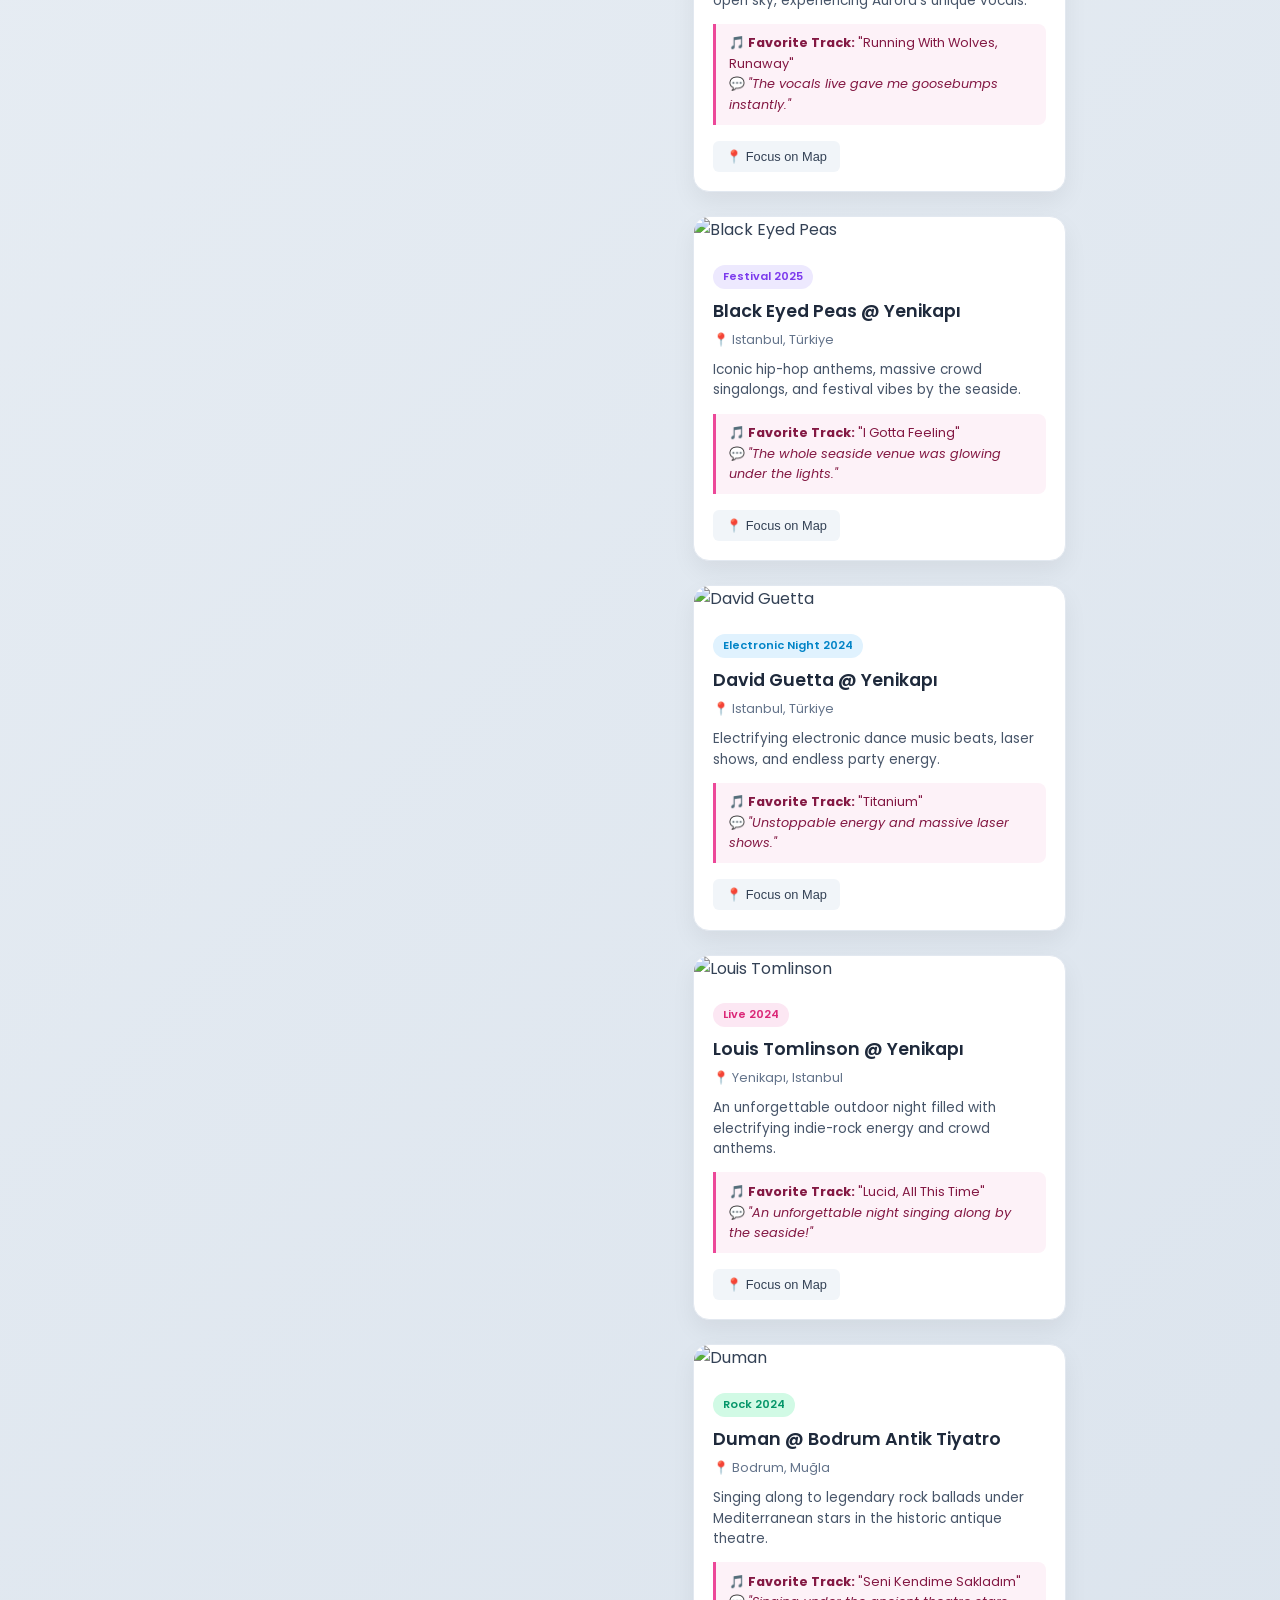
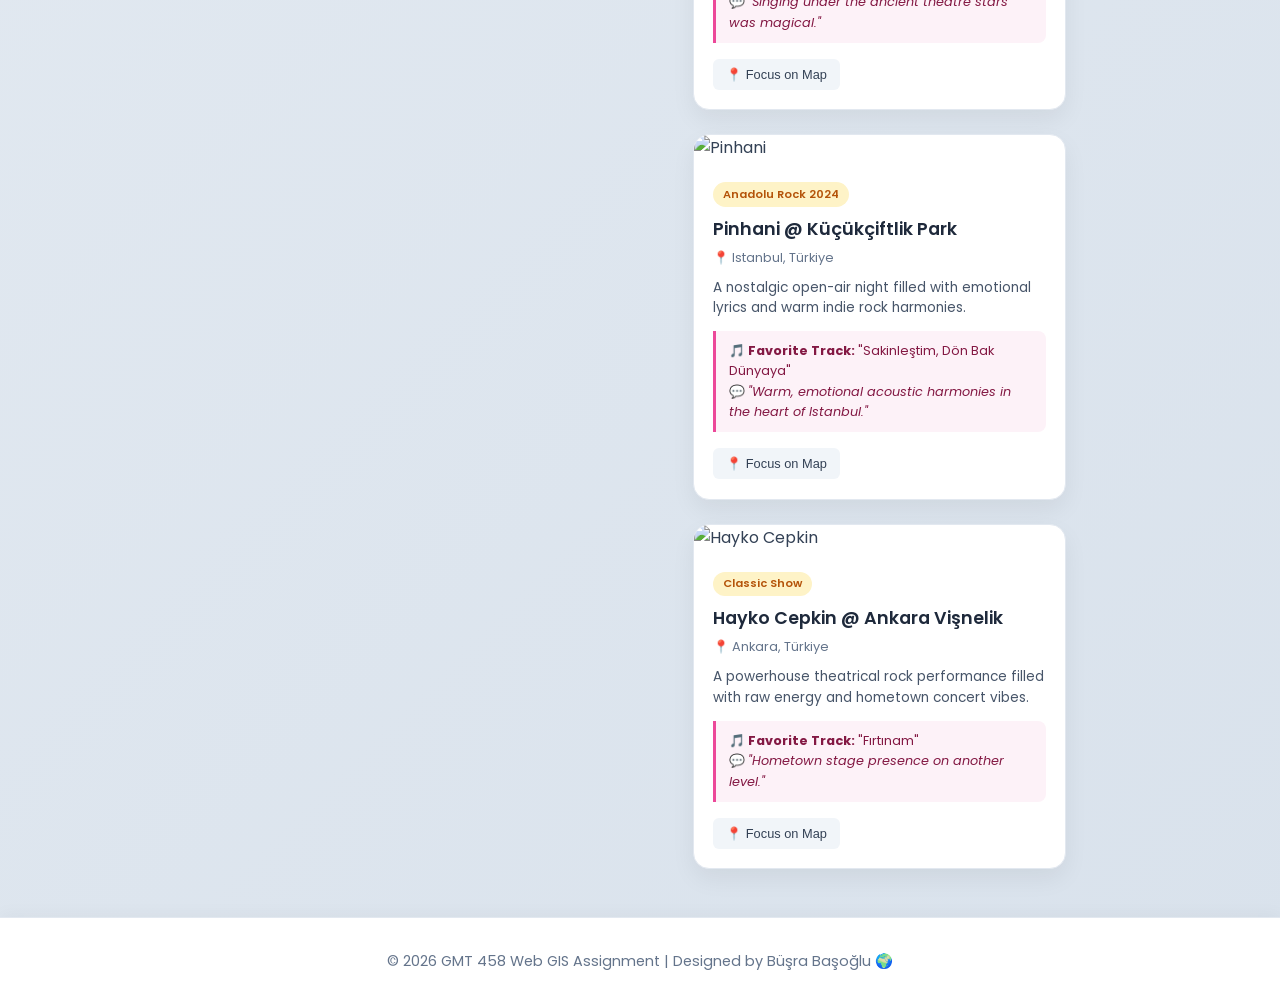
==== commit 28ae4254: "updated" ====
--- a/gallery.html
+++ b/gallery.html
@@ -316,7 +316,7 @@
                     <div class="upcoming-content">
                         <span class="upcoming-badge">13 Şubat 2027</span>
                         <h3 class="upcoming-title">Black Veil Brides</h3>
-                        <div class="upcoming-loc">📍 KüçükÇiftlik Park / JJ Arena, Istanbul</div>
+                        <div class="upcoming-loc">📍 JJ Arena, Istanbul</div>
                     </div>
                 </div>
             </div>
@@ -363,7 +363,7 @@
                     <img src="https://cdn.bubilet.com.tr/files/Etkinlik/black-veil-brides-20260908135520356-1c74849aaae2.jpg" alt="Black Veil Brides" class="memory-img">
                     <div class="memory-content">
                         <span class="memory-badge" style="background: #ede9fe; color: #7c3aed;">🔥 Upcoming 13 Şubat 2027</span>
-                        <h2 class="memory-title">Black Veil Brides @ KüçükÇiftlik Park / JJ Arena</h2>
+                        <h2 class="memory-title">Black Veil Brides @ JJ Arena</h2>
                         <div class="memory-location">📍 Istanbul, Türkiye</div>
                         <p class="memory-desc">Heavy rock riffs, massive stage production, and an epic night in Istanbul.</p>
                         <div class="setlist-box">🎵 <b>Countdown:</b> 13 Şubat 2027 <br>💬 <i>"Eagerly waiting for an energetic rock concert atmosphere!"</i></div>
@@ -559,7 +559,7 @@
         // Gelecek Konserler de Harita Listesine Eklendi
         const concertMemories = [
             { name: "🔥 Çilekeş @ ODTÜ Vişnelik (19 Ekim)", coords: [39.8900, 32.7800], img: "https://image.passo.com.tr/api/r/tr/p/event/28082026143219-cilekes_270126.jpg", desc: "Ankara, Türkiye", cardId: "card-cilekes", category: "upcoming 2026" },
-            { name: "🔥 Black Veil Brides @ KüçükÇiftlik Park (13 Feb 2027)", coords: [41.0425, 28.9928], img: "https://cdn.bubilet.com.tr/files/Etkinlik/black-veil-brides-20260908135520356-1c74849aaae2.jpg", desc: "Istanbul, Türkiye", cardId: "card-bvb", category: "upcoming 2027" },
+            { name: "🔥 Black Veil Brides @ JJ Arena (13 Feb 2027)", coords: [41.0425, 28.9928], img: "https://cdn.bubilet.com.tr/files/Etkinlik/black-veil-brides-20260908135520356-1c74849aaae2.jpg", desc: "Istanbul, Türkiye", cardId: "card-bvb", category: "upcoming 2027" },
             { name: "Harry Styles @ Johan Cruijff ArenA", coords: [52.3144, 4.9419], img: "https://encrypted-tbn0.gstatic.com/images?q=tbn:ANd9GcSkfyiohBNJ6pBj9v0NQUESRdMIhofT6yuEoqJirY75ZpEpBa89aXv-U4Qg&s=10", desc: "Amsterdam, Netherlands", cardId: "card-harry", category: "2026" },
             { name: "Three Days Grace @ Küçükçiftlik Park", coords: [41.0425, 28.9928], img: "https://encrypted-tbn0.gstatic.com/images?q=tbn:ANd9GcRODq_j1FsjOP3AfrHaP4d5-xFIRqI82H95qLao-HrDuix2fMWHsRNsCAMo&s=10", desc: "Istanbul, Türkiye", cardId: "card-threedays", category: "2026" },
             { name: "Manifest @ AOÇ", coords: [39.9334, 32.7950], img: "https://encrypted-tbn0.gstatic.com/images?q=tbn:ANd9GcRkYGLq4Z-Iss_XfMMJ0LWzl08lXZS6EJ3wbMV_2WGxrRJtUol7Zun_APbs&s=10", desc: "Ankara, Türkiye", cardId: "card-manifest", category: "2026 festival" },
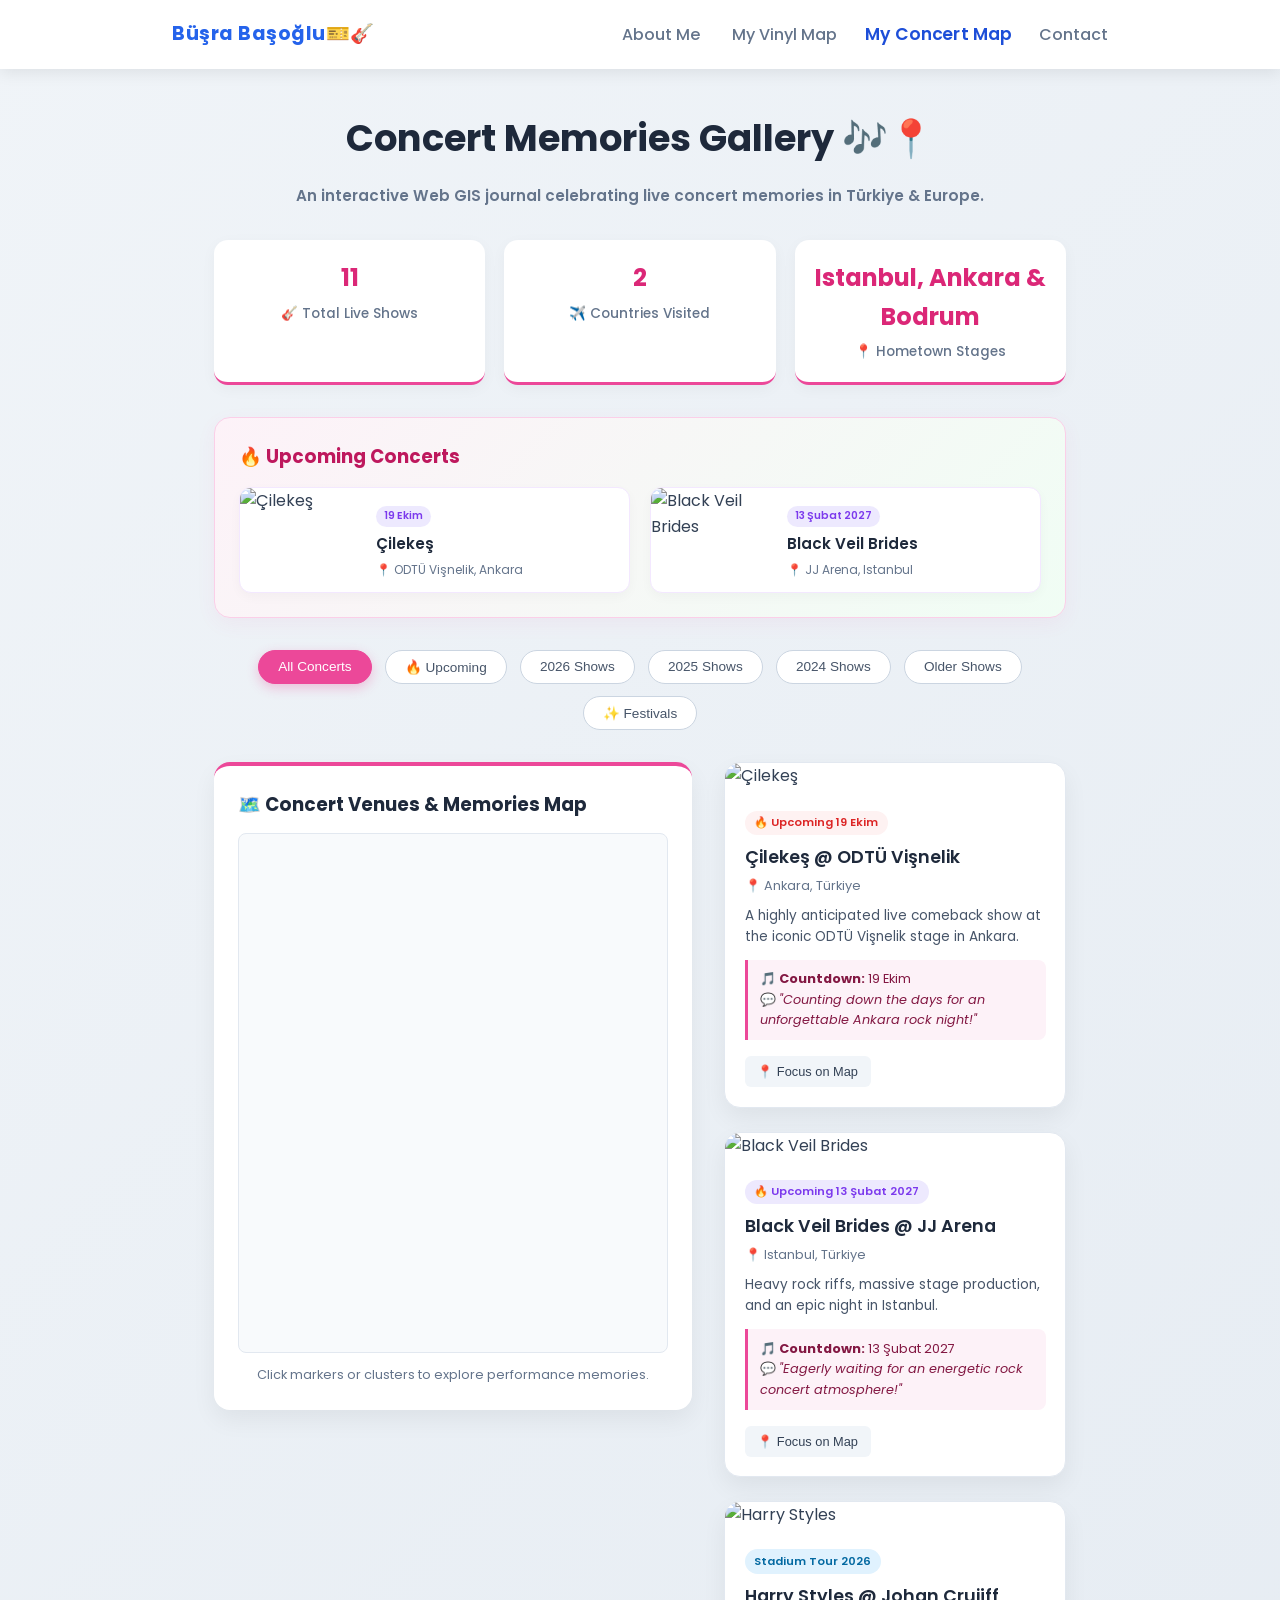
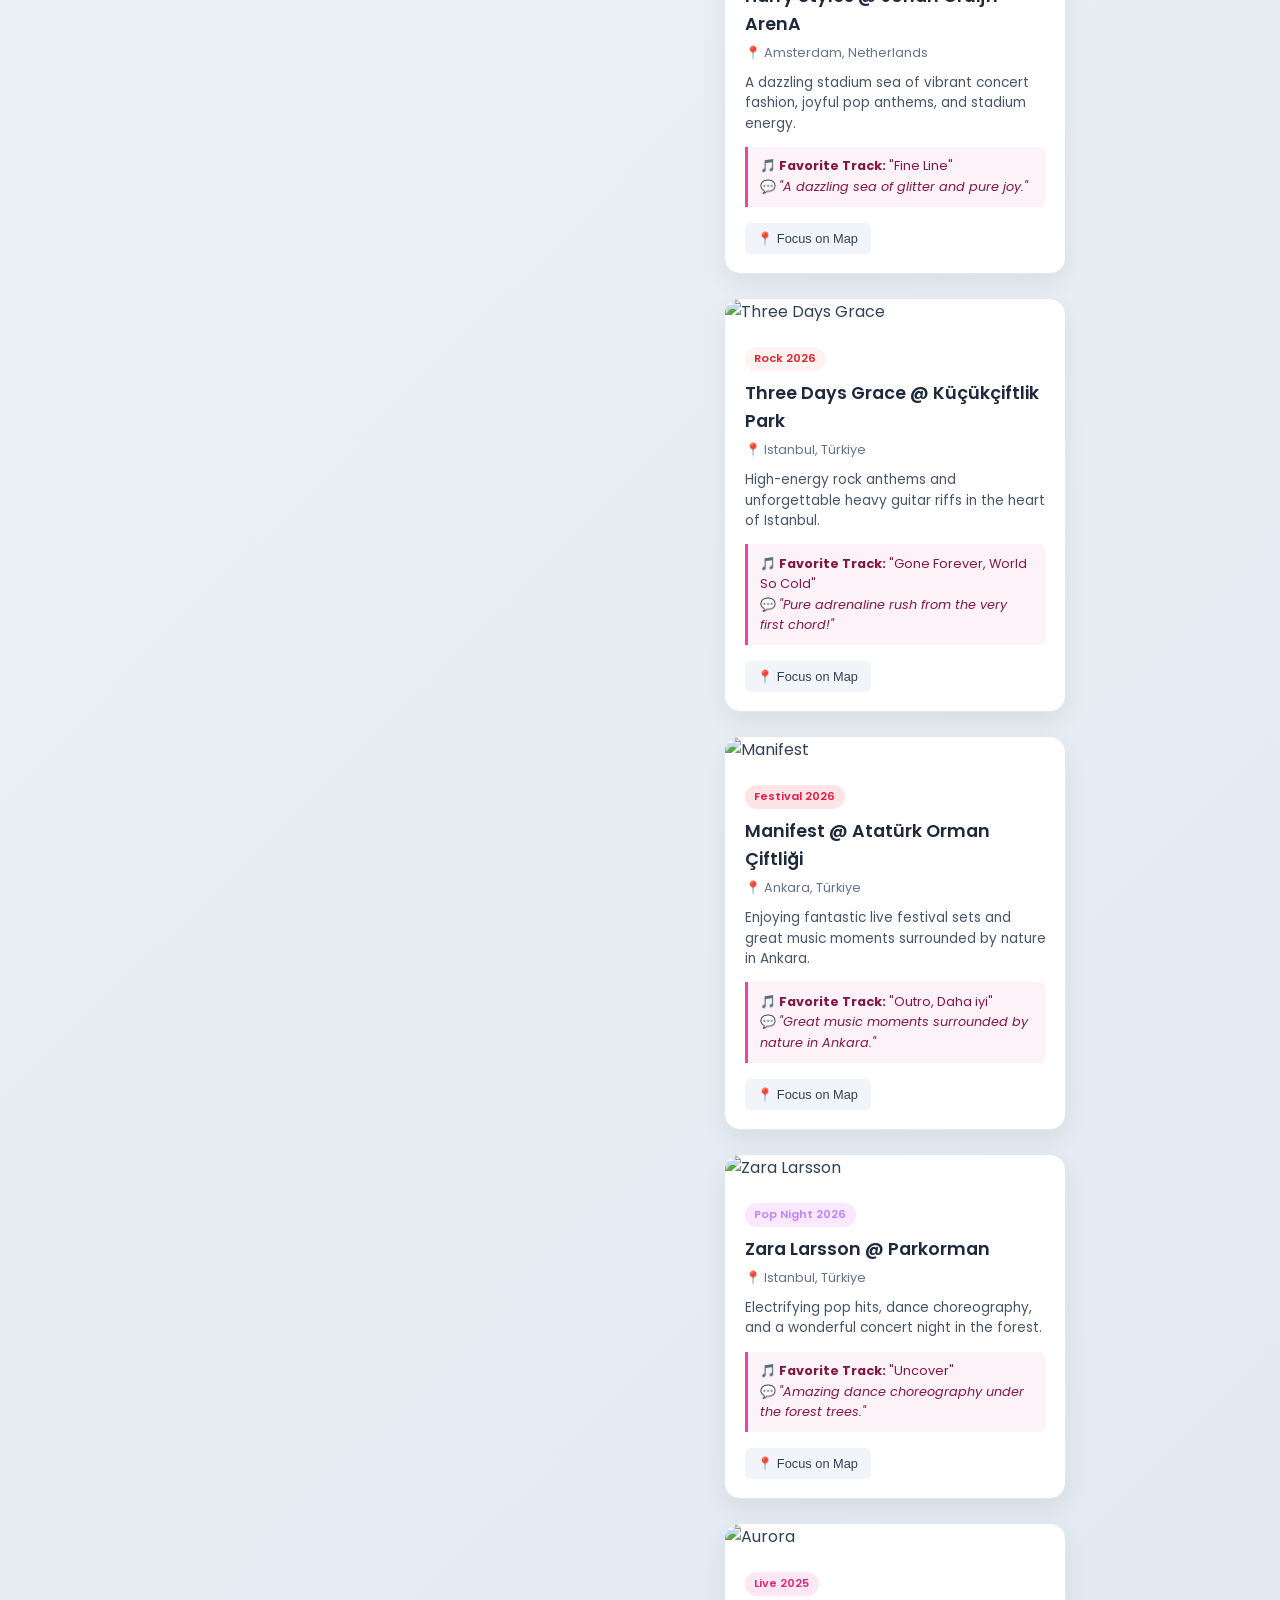
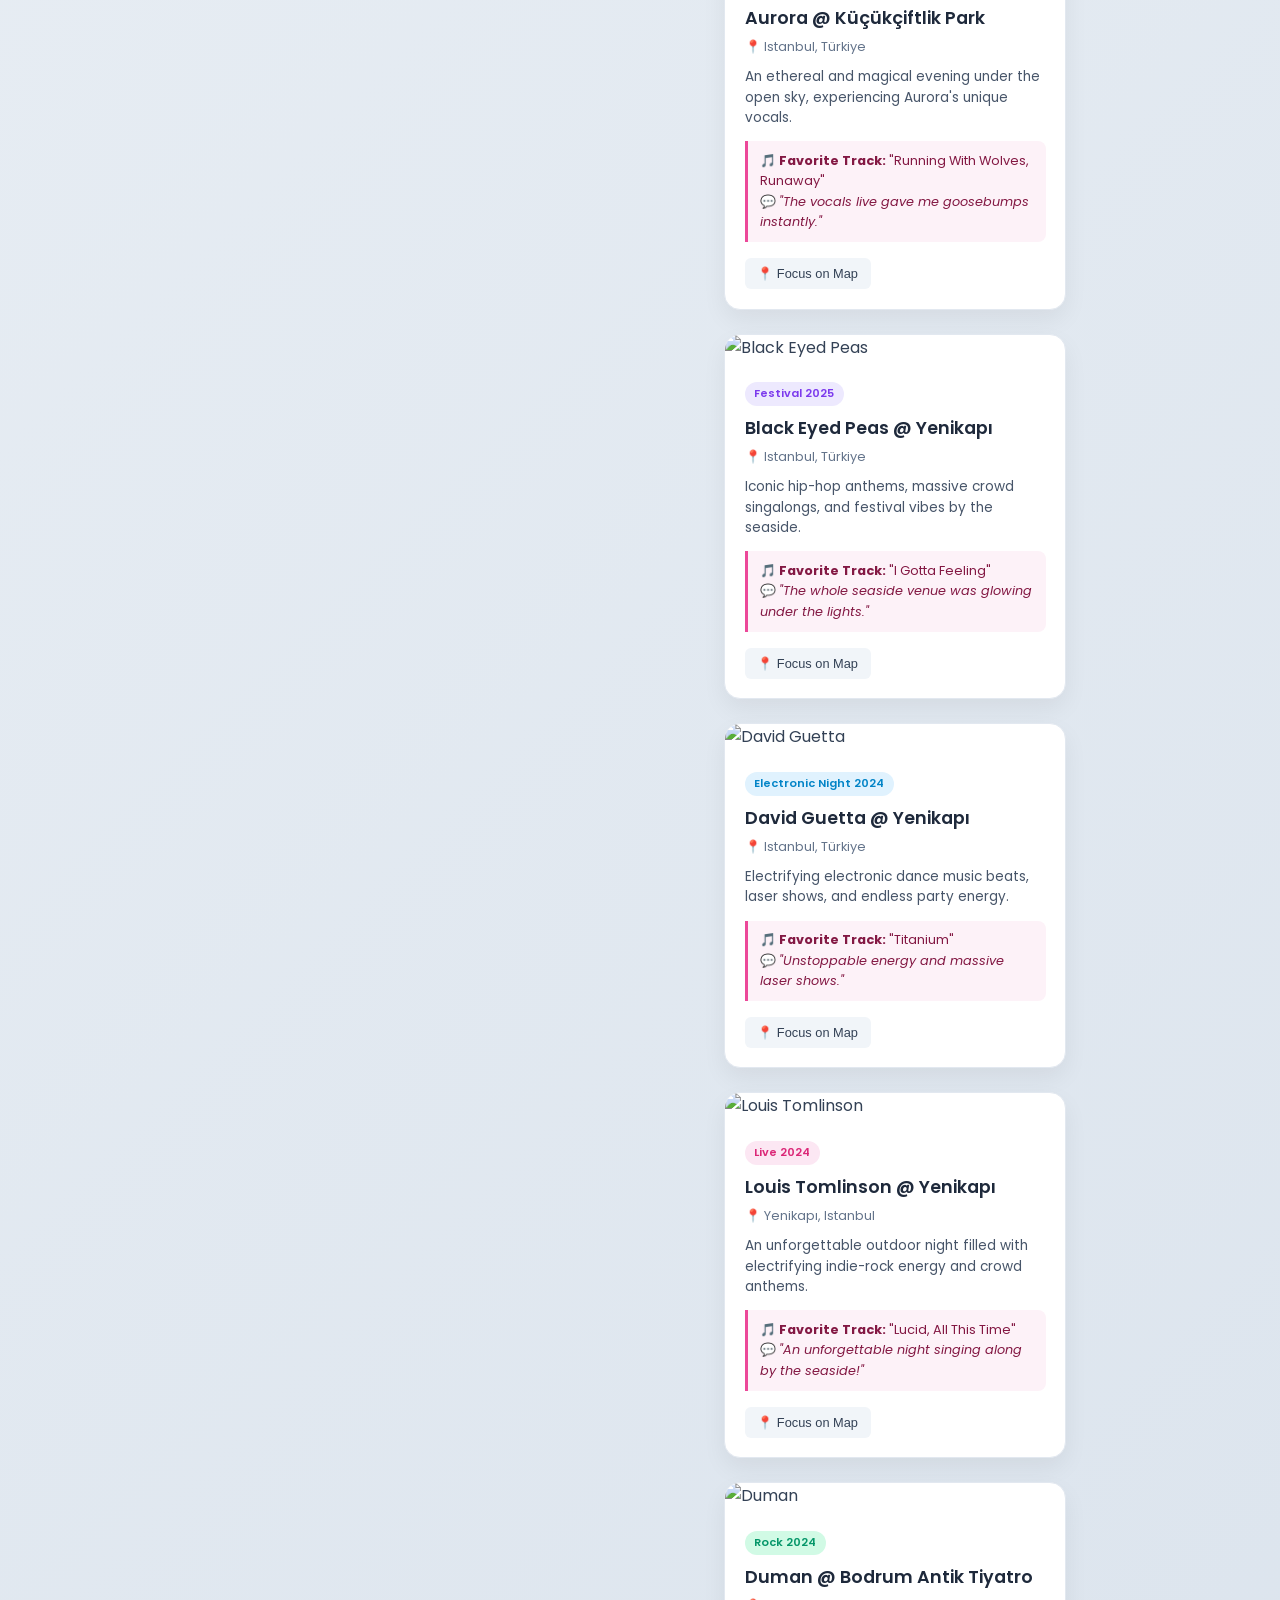
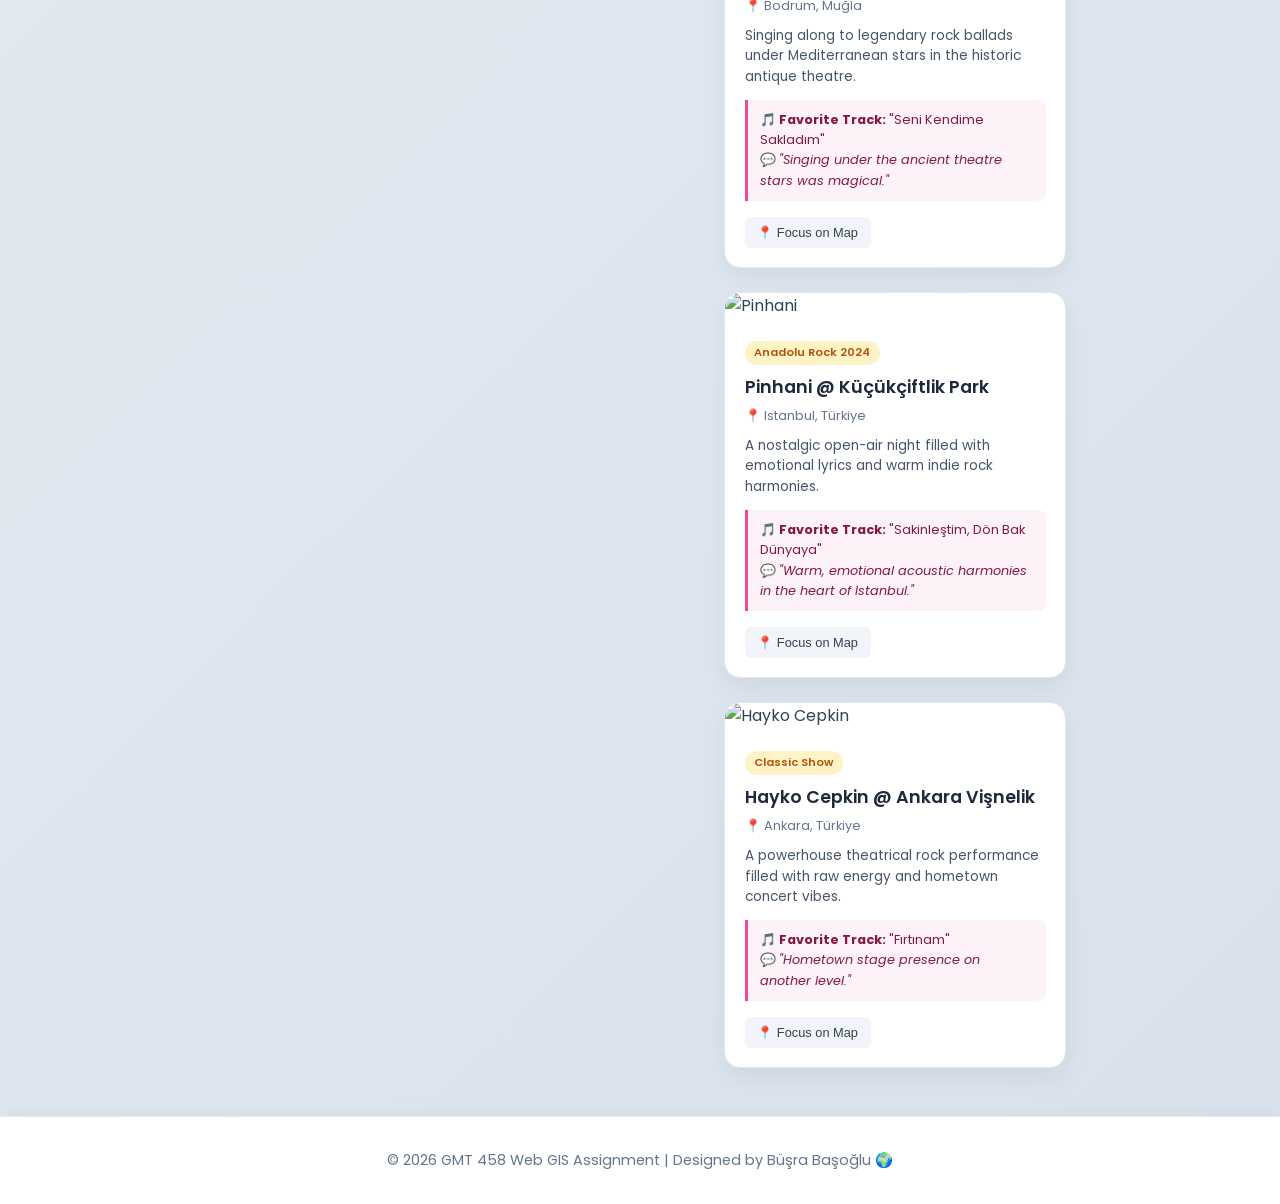
==== commit bcb1deda: "UI/UX polish: optimize container width, 3-column vinyl grid layout, and mobile responsiveness" ====
--- a/gallery.html
+++ b/gallery.html
@@ -142,7 +142,7 @@
 
         .gallery-layout {
             display: grid;
-            grid-template-columns: 1.2fr 1fr;
+            grid-template-columns: 1.4fr 1fr;
             gap: 2rem;
             margin-top: 1.5rem;
             margin-bottom: 3rem;
@@ -150,6 +150,12 @@
         @media (max-width: 950px) {
             .gallery-layout {
                 grid-template-columns: 1fr;
+            }
+            /* Mobilde haritanın üst üste binmesini önleyen düzeltme */
+            .map-section {
+                position: relative !important;
+                top: 0 !important;
+                margin-bottom: 2rem;
             }
         }
         .map-section {
@@ -636,4 +642,4 @@
         }
     </script>
 </body>
-</html>+</html>
